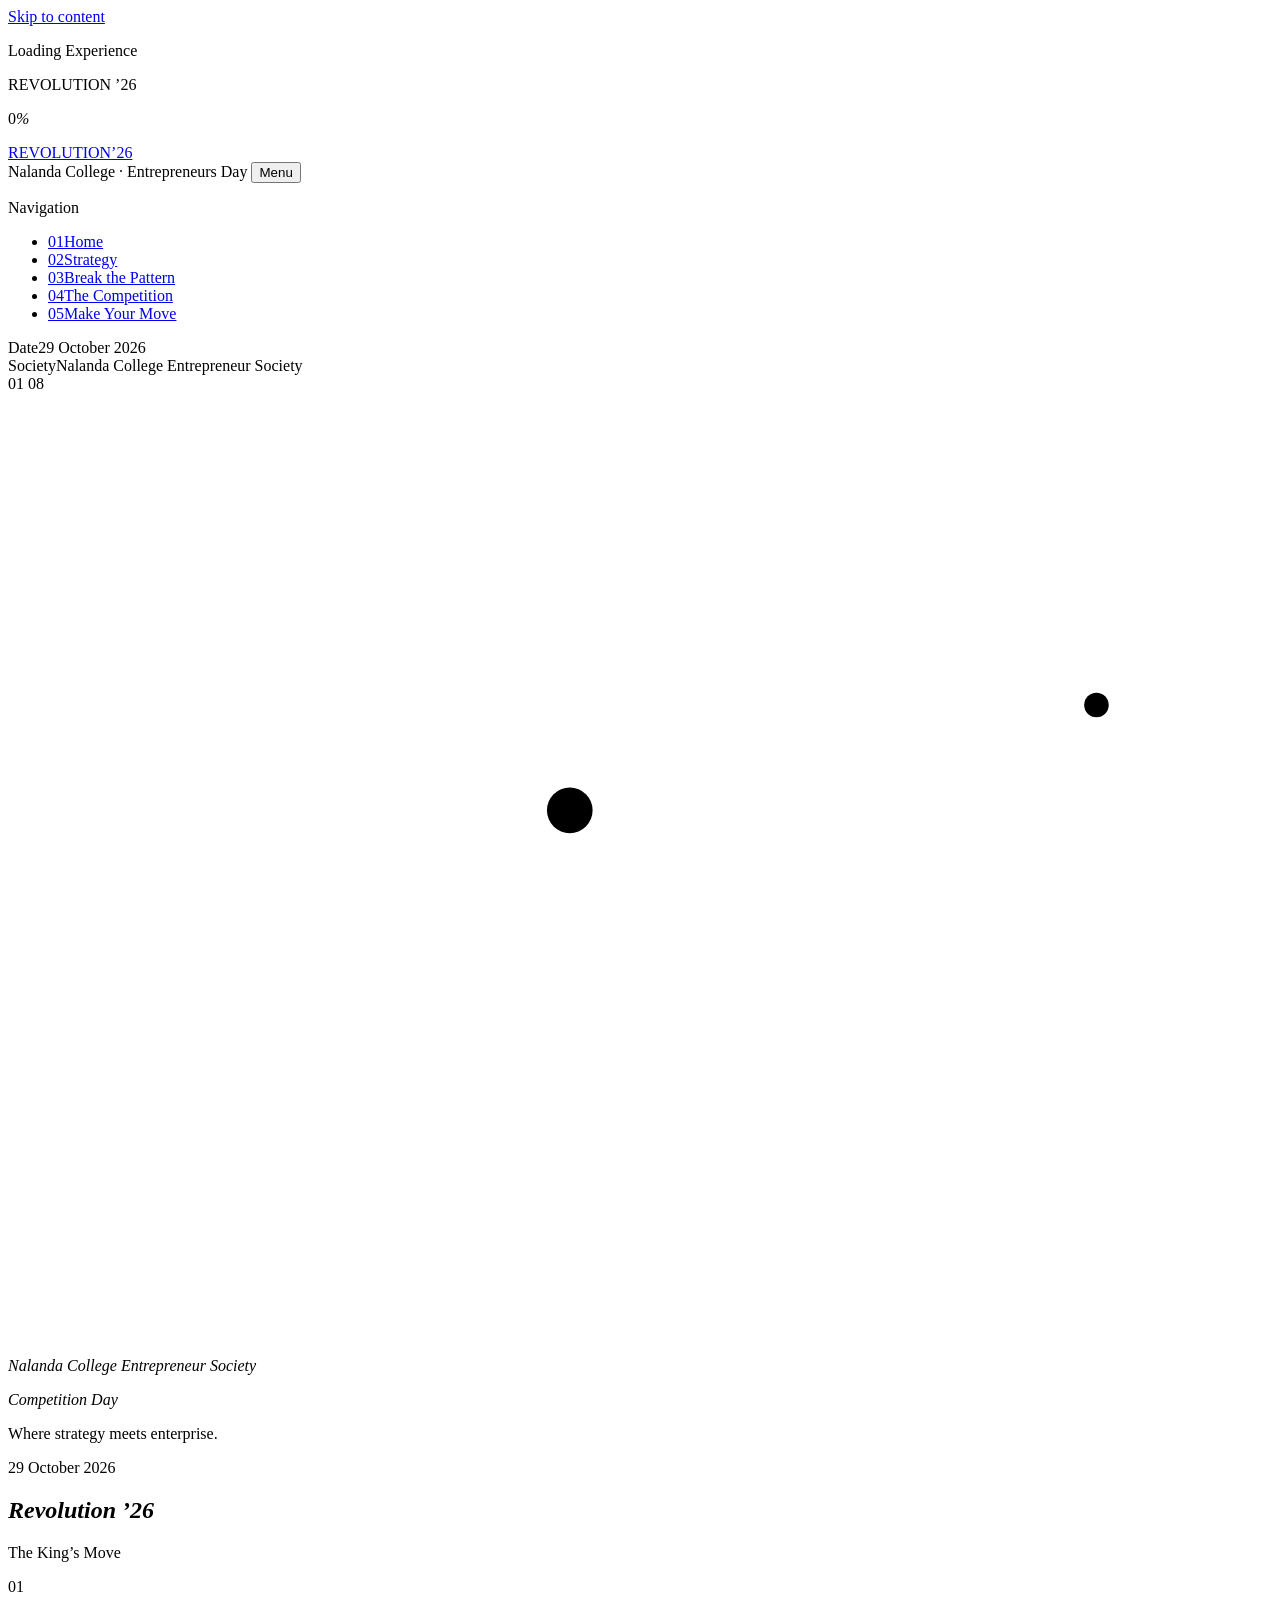
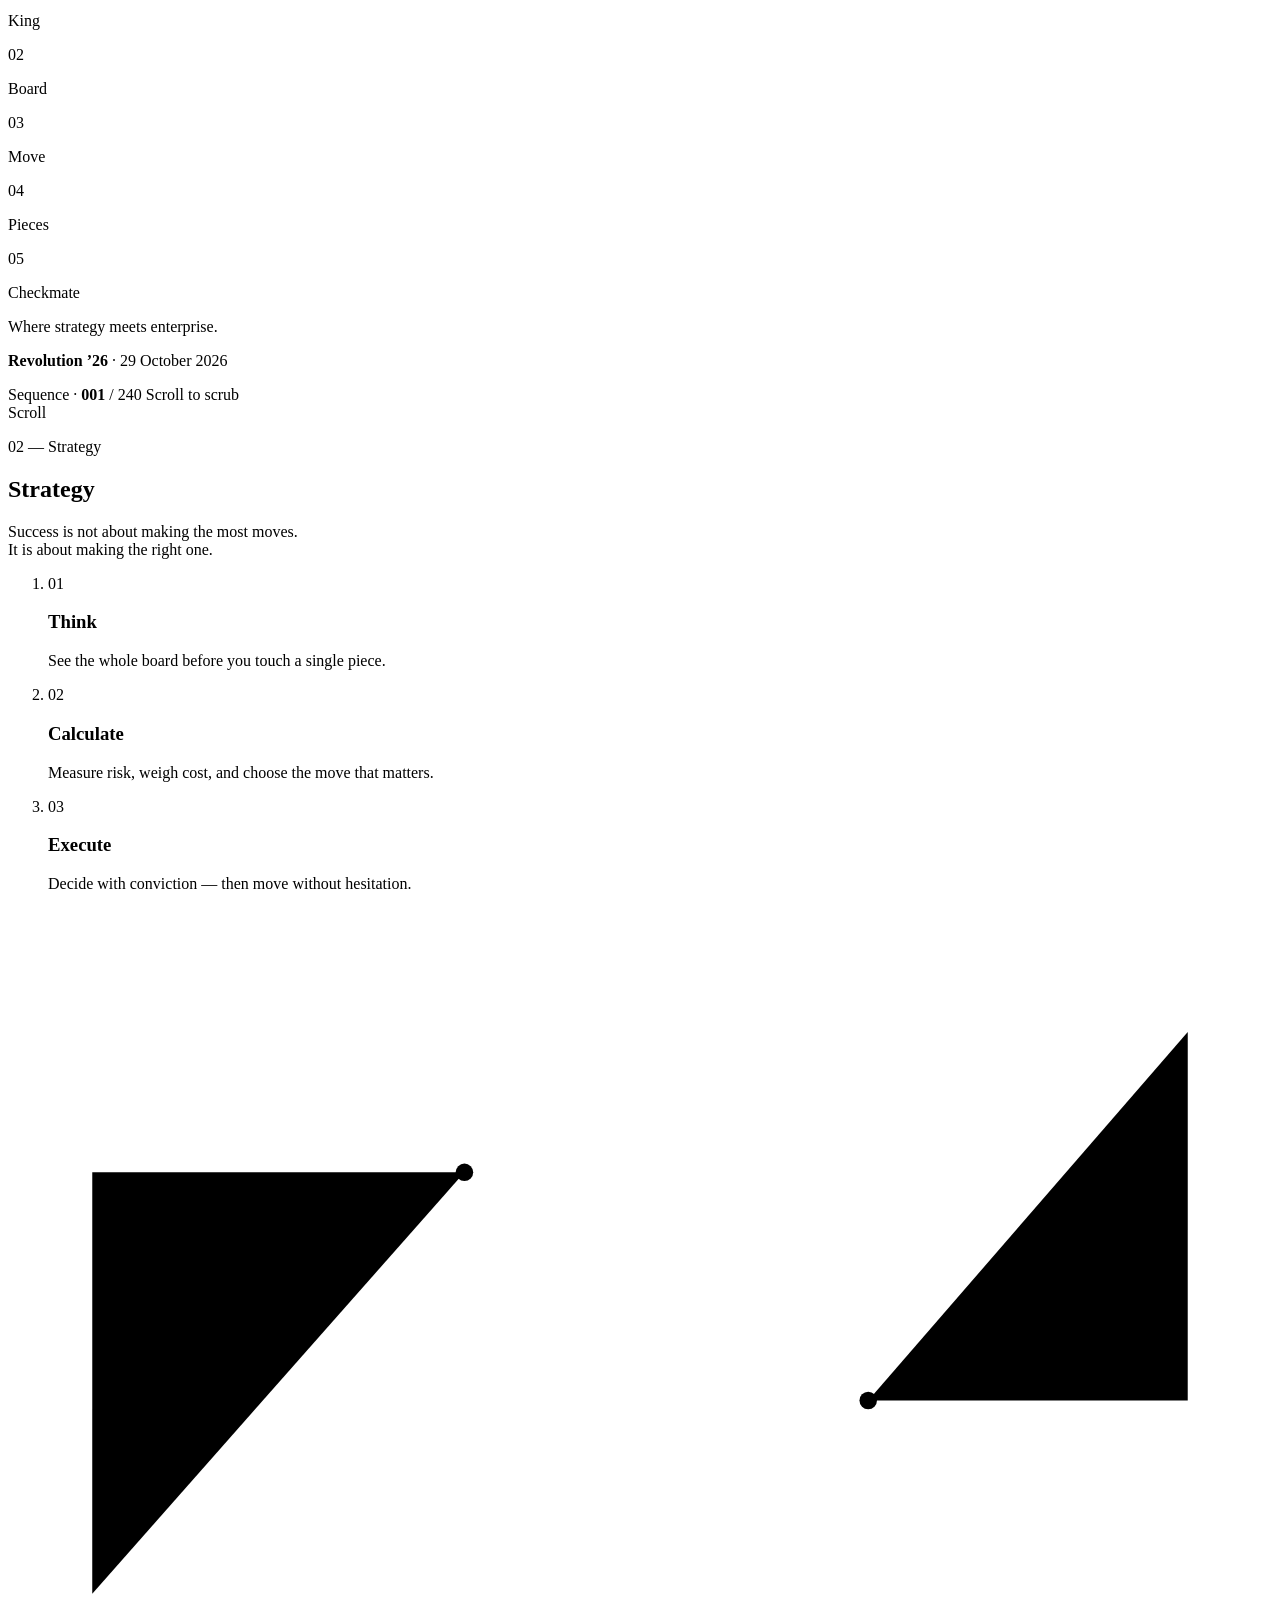
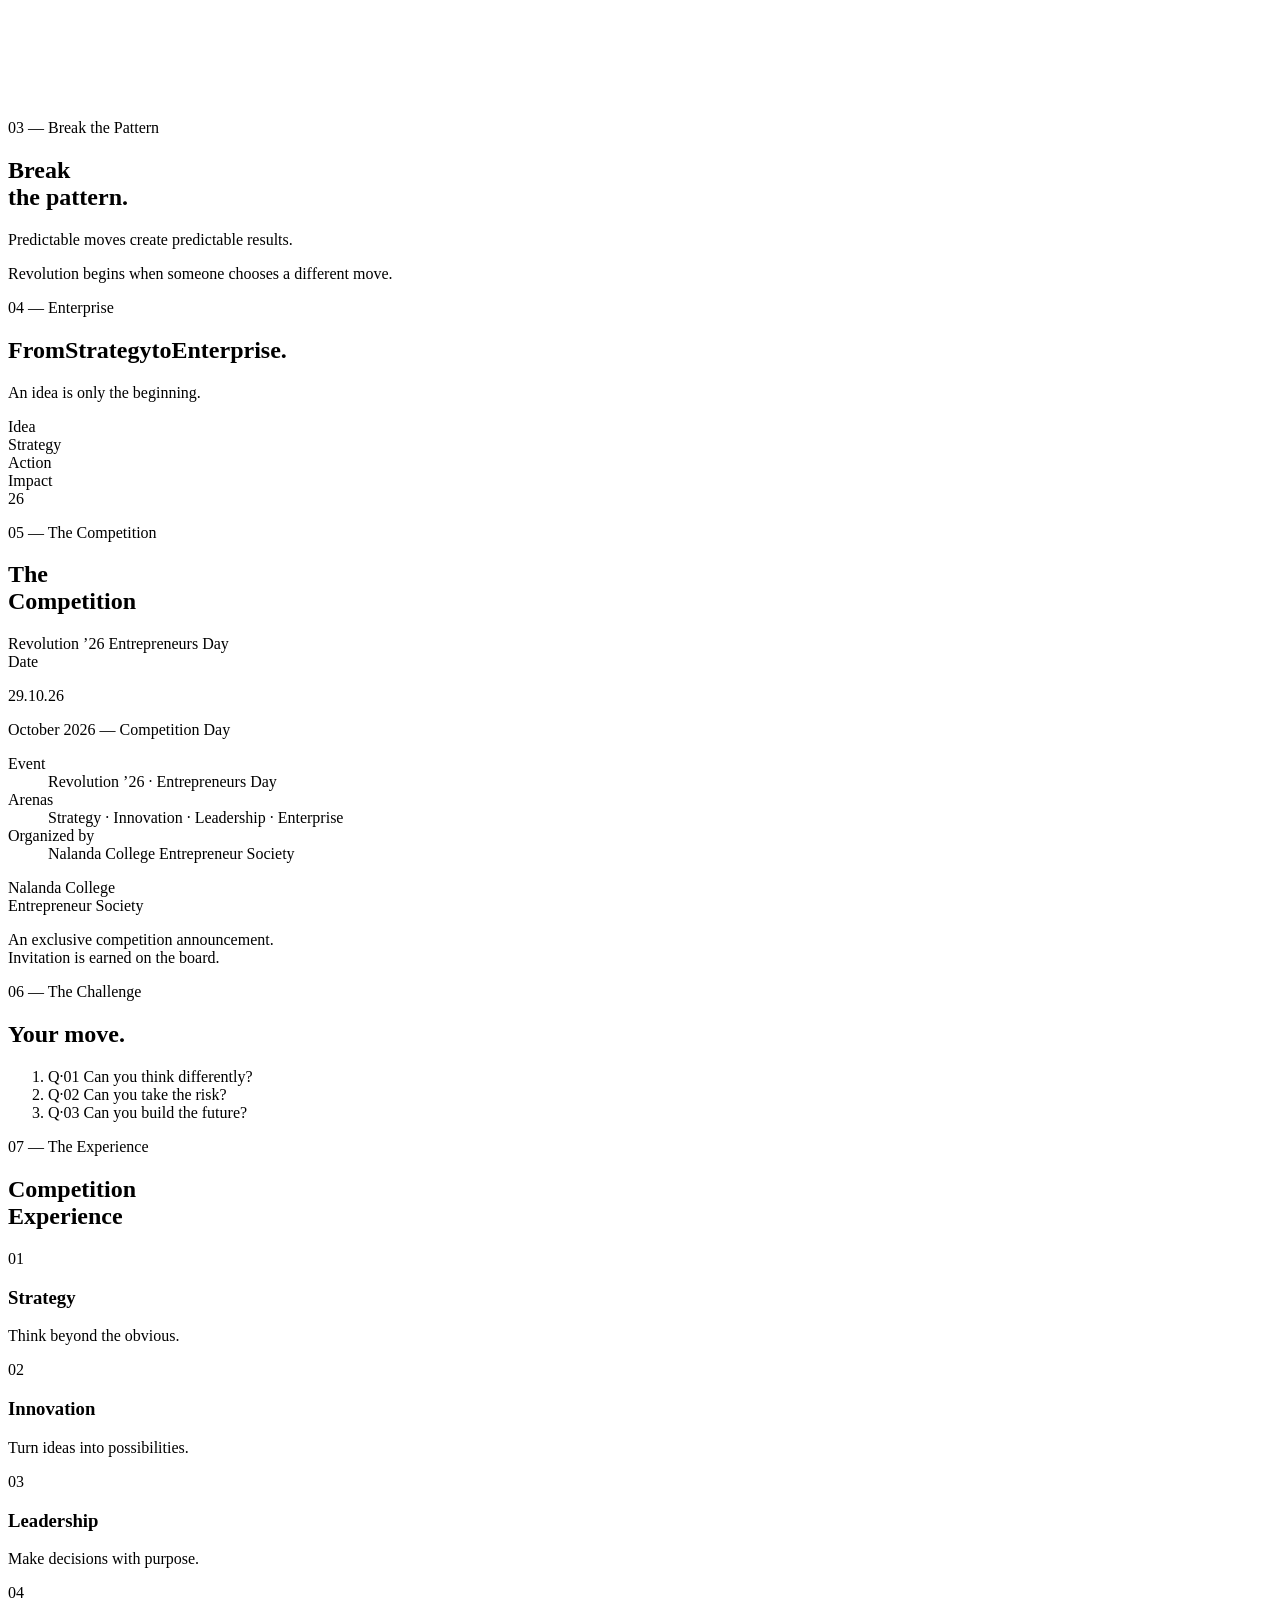
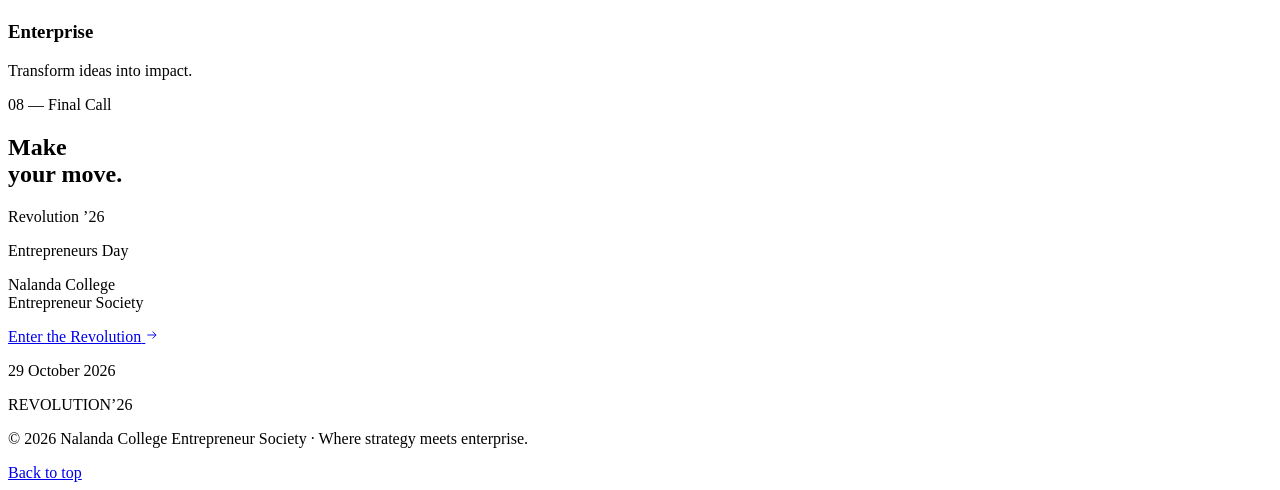
==== index.html @ c9028b5c "Add files via upload" ====
<!DOCTYPE html>
<html lang="en">
<head>
  <meta charset="utf-8">
  <meta name="viewport" content="width=device-width, initial-scale=1, viewport-fit=cover">
  <title>REVOLUTION ’26 | Entrepreneurs Day | Nalanda College Entrepreneur Society</title>
  <meta name="description" content="REVOLUTION ’26 — Competition Day by the Nalanda College Entrepreneur Society. 29 October 2026. Where strategy meets enterprise: chess, strategy, enterprise, revolution.">
  <meta name="theme-color" content="#050608">
  <meta name="author" content="Nalanda College Entrepreneur Society">
  <meta name="robots" content="index, follow">
  <link rel="canonical" href="./">

  <!-- Open Graph -->
  <meta property="og:type" content="website">
  <meta property="og:site_name" content="Nalanda College Entrepreneur Society">
  <meta property="og:title" content="REVOLUTION ’26 | Entrepreneurs Day">
  <meta property="og:description" content="Where strategy meets enterprise. Competition Day — 29 October 2026. A strategic battlefield for the next generation of entrepreneurs.">
  <meta property="og:image" content="scrolling animation/ezgif-frame-181.jpg">
  <meta property="og:url" content="./">
  <meta name="twitter:card" content="summary_large_image">
  <meta name="twitter:title" content="REVOLUTION ’26 | Entrepreneurs Day">
  <meta name="twitter:description" content="Where strategy meets enterprise. Competition Day — 29 October 2026.">
  <meta name="twitter:image" content="scrolling animation/ezgif-frame-181.jpg">

  <link rel="preconnect" href="https://fonts.googleapis.com">
  <link rel="preconnect" href="https://fonts.gstatic.com" crossorigin>
  <link rel="preload" as="image" href="scrolling animation/ezgif-frame-001.jpg">
  <link href="https://fonts.googleapis.com/css2?family=Inter:wght@300;400;500;600&family=Sora:wght@200;300;400;600;700&display=swap" rel="stylesheet">
  <link rel="stylesheet" href="css/style.css">
  <script>document.documentElement.classList.add('js');</script>

  <script type="application/ld+json">
  {
    "@context": "https://schema.org",
    "@type": "Event",
    "name": "REVOLUTION ’26 — Entrepreneurs Day",
    "description": "Competition Day by the Nalanda College Entrepreneur Society. Where strategy meets enterprise.",
    "startDate": "2026-10-29",
    "eventAttendanceMode": "https://schema.org/OfflineEventAttendanceMode",
    "organizer": {
      "@type": "Organization",
      "name": "Nalanda College Entrepreneur Society"
    }
  }
  </script>
</head>

<body class="is-loading">

  <a class="skip-link" href="#hero">Skip to content</a>

  <!-- Cinematic overlays (grain + vignette) — visual language, no canvas -->
  <div class="stage-vignette" aria-hidden="true"></div>
  <div class="grain" aria-hidden="true"></div>

  <!-- Page transition cover — sweeps in when entering /register -->
  <div class="t-overlay" id="tOverlay" aria-hidden="true"><i></i></div>

  <!-- ============================================================
       LOADER
  ============================================================ -->
  <div class="loader" id="loader" role="status" aria-live="polite" aria-label="Loading experience">
    <div class="loader__inner">
      <p class="loader__eyebrow">Loading Experience</p>
      <p class="loader__title">REVOLUTION <span>’26</span></p>
      <div class="loader__bar"><i id="loaderBar"></i></div>
      <p class="loader__pct"><span id="loaderPct">0</span><em>%</em></p>
    </div>
  </div>

  <!-- Custom cursor (desktop only) -->
  <div class="cursor" id="cursor" aria-hidden="true">
    <span class="cursor__dot"></span>
    <span class="cursor__ring"></span>
  </div>

  <!-- ============================================================
       NAVIGATION
  ============================================================ -->
  <header class="nav" id="nav">
    <a class="nav__brand" href="#hero" data-cursor="link">REVOLUTION<span>’26</span></a>
    <div class="nav__right">
      <span class="nav__meta">Nalanda College · Entrepreneurs Day</span>
      <button class="nav__btn" id="menuBtn" type="button" aria-expanded="false" aria-controls="menu" data-cursor="link">
        <span class="nav__btn-label" data-open="Menu" data-close="Close">Menu</span>
        <span class="nav__btn-icon" aria-hidden="true"><i></i><i></i></span>
      </button>
    </div>
  </header>

  <nav class="menu" id="menu" aria-hidden="true" aria-label="Main navigation">
    <div class="menu__bg" aria-hidden="true"></div>
    <div class="menu__inner">
      <p class="menu__label">Navigation</p>
      <ul class="menu__list">
        <li style="--i:0"><a href="#hero" data-cursor="link"><span class="menu__num">01</span><span class="menu__word">Home</span></a></li>
        <li style="--i:1"><a href="#strategy" data-cursor="link"><span class="menu__num">02</span><span class="menu__word">Strategy</span></a></li>
        <li style="--i:2"><a href="#pattern" data-cursor="link"><span class="menu__num">03</span><span class="menu__word">Break the Pattern</span></a></li>
        <li style="--i:3"><a href="register/register.html" data-cursor="link"><span class="menu__num">04</span><span class="menu__word">The Competition</span></a></li>
        <li style="--i:4"><a href="#cta" data-cursor="link"><span class="menu__num">05</span><span class="menu__word">Make Your Move</span></a></li>
      </ul>
      <div class="menu__foot">
        <div><span class="k">Date</span><span class="v">29 October 2026</span></div>
        <div><span class="k">Society</span><span class="v">Nalanda College Entrepreneur Society</span></div>
      </div>
    </div>
  </nav>

  <!-- Scroll progress indicator -->
  <div class="progress" aria-hidden="true">
    <span class="progress__num" id="progressNum">01</span>
    <span class="progress__track"><i id="progressFill"></i></span>
    <span class="progress__num progress__num--total">08</span>
  </div>

  <main id="main">

    <!-- ============================================================
         01 — HERO · THE ONLY CINEMATIC FRAME-SEQUENCE SECTION
         300vh tall; sticky stage inside it scrubs frames 001 → 240.
         The sticky boundary ends at the hero's bottom, so the canvas
         can never affect any section below it.
    ============================================================ -->
    <section class="hero" id="hero" data-sec="01" aria-label="Revolution ’26 introduction">
      <div class="hero__sticky">

        <!-- SYSTEM 1 — cinematic container (scoped to hero) -->
        <div class="hero__cinematic">
          <canvas id="heroCanvas" class="hero__canvas" aria-hidden="true"></canvas>
          <div class="hero__scrim" aria-hidden="true"></div>
          <svg class="hero__lines" viewBox="0 0 1440 900" preserveAspectRatio="xMidYMid slice" aria-hidden="true">
            <path data-line pathLength="1" d="M180 760 L640 300" />
            <path data-line pathLength="1" d="M640 300 L1180 470" />
            <path data-line pathLength="1" d="M1180 470 L1240 180" />
            <circle data-line pathLength="1" cx="640" cy="300" r="26" />
            <circle data-line pathLength="1" cx="1240" cy="180" r="14" />
          </svg>
        </div>

        <!-- Hero content — cinematic text phases.
             Each .phase block is faded/translated per frame from the
             single heroTimeline config in scroll.js, so typography,
             frames and HUD all read the SAME progress value. -->
        <div class="hero__content" id="heroContent">

          <!-- phase · opening — visible at rest, dissolves on first scroll -->
          <div class="phase phase--opening" data-phase="opening">
            <p class="hero__eyebrow">
              <span class="mask"><i>Nalanda College</i></span>
              <span class="mask"><i>Entrepreneur Society</i></span>
            </p>
            <p class="hero__sub"><span class="mask"><i>Competition Day</i></span></p>
            <p class="hero__tag">Where strategy meets enterprise.</p>
          </div>

          <!-- phase · the title reveal -->
          <div class="phase phase--revolution" data-phase="revolution">
            <p class="phase__kicker">29 October 2026</p>
            <h1 class="hero__title">
              <span class="mask mask--wide"><i>Revolution</i></span>
              <span class="mask mask--year"><i>’26</i></span>
            </h1>
          </div>

          <!-- phase · chapter card (lower-left) -->
          <div class="phase phase--chapter" data-phase="kingsMove">
            <span class="phase__rule" aria-hidden="true"></span>
            <p class="phase__chapter">The King’s Move</p>
          </div>

          <!-- phase · the five beats (center-left) -->
          <div class="phase phase--beat" data-phase="king">
            <span class="phase__idx" aria-hidden="true">01</span>
            <p class="phase__word">King</p>
            <span class="phase__rule" aria-hidden="true"></span>
          </div>
          <div class="phase phase--beat" data-phase="board">
            <span class="phase__idx" aria-hidden="true">02</span>
            <p class="phase__word">Board</p>
            <span class="phase__rule" aria-hidden="true"></span>
          </div>
          <div class="phase phase--beat" data-phase="move">
            <span class="phase__idx" aria-hidden="true">03</span>
            <p class="phase__word">Move</p>
            <span class="phase__rule" aria-hidden="true"></span>
          </div>
          <div class="phase phase--beat" data-phase="pieces">
            <span class="phase__idx" aria-hidden="true">04</span>
            <p class="phase__word">Pieces</p>
            <span class="phase__rule" aria-hidden="true"></span>
          </div>

          <!-- phase · climax — over the board-glow frames (169–240) -->
          <div class="phase phase--checkmate" data-phase="checkmate">
            <span class="phase__idx" aria-hidden="true">05</span>
            <p class="phase__word phase__word--gold">Checkmate</p>
            <span class="phase__rule phase__rule--wide" aria-hidden="true"></span>
          </div>

          <!-- phase · finale — holds through the last frame -->
          <div class="phase phase--finale" data-phase="finale">
            <p class="phase__finale-line">Where strategy meets enterprise.</p>
            <p class="phase__finale-date"><b>Revolution ’26</b> · 29 October 2026</p>
          </div>
        </div>

        <!-- Sequence HUD -->
        <div class="hero__hud" aria-hidden="true">
          <span class="hud__item">Sequence · <b id="hudFrame">001</b> / 240</span>
          <span class="hud__item hud__item--right">Scroll to scrub</span>
          <span class="hud__bar"><i id="hudBar"></i></span>
        </div>

        <div class="scroll-cue" aria-hidden="true">
          <span>Scroll</span>
          <i class="scroll-cue__line"></i>
        </div>
      </div>
    </section>

    <!-- ============================================================
         02 — STRATEGY (SYSTEM 2 — normal scroll reveals)
    ============================================================ -->
    <section class="sec sec--strategy" id="strategy" data-sec="02" aria-label="Strategy">
      <div class="wrap">
        <p class="sec-label reveal">02 — Strategy</p>
        <h2 class="h-display reveal" style="--d:.08s">Strategy</h2>
        <p class="lede reveal" style="--d:.16s">Success is not about making the most moves.<br>It is about making the right one.</p>

        <ol class="steps">
          <li class="step reveal" style="--d:.05s">
            <span class="step__num">01</span>
            <span class="step__line" aria-hidden="true"></span>
            <h3>Think</h3>
            <p>See the whole board before you touch a single piece.</p>
          </li>
          <li class="step reveal" style="--d:.15s">
            <span class="step__num">02</span>
            <span class="step__line" aria-hidden="true"></span>
            <h3>Calculate</h3>
            <p>Measure risk, weigh cost, and choose the move that matters.</p>
          </li>
          <li class="step reveal" style="--d:.25s">
            <span class="step__num">03</span>
            <span class="step__line" aria-hidden="true"></span>
            <h3>Execute</h3>
            <p>Decide with conviction — then move without hesitation.</p>
          </li>
        </ol>
      </div>
    </section>

    <!-- ============================================================
         03 — BREAK THE PATTERN (static, CSS chess-grid treatment)
    ============================================================ -->
    <section class="sec sec--pattern" id="pattern" data-sec="03" aria-label="Break the pattern">
      <div class="pattern__grid" aria-hidden="true"></div>
      <div class="pattern__glow" aria-hidden="true"></div>

      <svg class="pattern__moves" data-reveal-lines viewBox="0 0 1440 900" preserveAspectRatio="none" aria-hidden="true">
        <path pathLength="1" d="M96 780 L96 300 L520 300" />
        <path pathLength="1" d="M1344 140 L1344 560 L980 560" />
        <path pathLength="1" d="M520 300 L980 560" />
        <circle pathLength="1" cx="520" cy="300" r="10" />
        <circle pathLength="1" cx="980" cy="560" r="10" />
      </svg>

      <div class="wrap pattern__layout">
        <div class="pattern__left">
          <p class="sec-label reveal">03 — Break the Pattern</p>
          <h2 class="h-display reveal" style="--d:.08s">Break<br>the pattern.</h2>
        </div>
        <div class="pattern__right">
          <p class="pattern__statement reveal" style="--d:.12s">
            <span class="pattern__rule" aria-hidden="true"></span>
            Predictable moves create predictable results.
          </p>
          <p class="pattern__statement pattern__statement--gold reveal" style="--d:.26s">
            <span class="pattern__rule" aria-hidden="true"></span>
            Revolution begins when someone chooses a different move.
          </p>
        </div>
      </div>
    </section>

    <!-- ============================================================
         04 — FROM STRATEGY TO ENTERPRISE
    ============================================================ -->
    <section class="sec sec--enterprise" id="enterprise" data-sec="04" aria-label="From strategy to enterprise">
      <div class="wrap enterprise__layout">
        <div class="enterprise__intro">
          <p class="sec-label reveal">04 — Enterprise</p>
          <h2 class="h-display h-display--stack reveal" style="--d:.08s">
            <span>From</span><span>Strategy</span><span>to</span><span class="gold">Enterprise.</span>
          </h2>
          <p class="lede reveal" style="--d:.18s">An idea is only the beginning.</p>
        </div>

        <div class="flow" role="list">
          <div class="flow__step reveal" role="listitem" style="--d:.05s"><span class="flow__word">Idea</span></div>
          <span class="flow__arrow" data-reveal aria-hidden="true"><i></i></span>
          <div class="flow__step reveal" role="listitem" style="--d:.15s"><span class="flow__word">Strategy</span></div>
          <span class="flow__arrow" data-reveal aria-hidden="true"><i></i></span>
          <div class="flow__step reveal" role="listitem" style="--d:.25s"><span class="flow__word">Action</span></div>
          <span class="flow__arrow" data-reveal aria-hidden="true"><i></i></span>
          <div class="flow__step reveal" role="listitem" style="--d:.35s"><span class="flow__word gold">Impact</span></div>
        </div>
      </div>
    </section>

    <!-- ============================================================
         05 — THE COMPETITION (editorial information layout)
    ============================================================ -->
    <section class="sec sec--competition" id="competition" data-sec="05" aria-label="The Competition">
      <div class="comp__ghost" data-parallax="0.06" aria-hidden="true">26</div>
      <div class="wrap">
        <p class="sec-label reveal">05 — The Competition</p>
        <h2 class="h-display reveal" style="--d:.06s">The<br>Competition</h2>

        <div class="comp__identity reveal" style="--d:.14s">
          <span class="comp__name">Revolution ’26</span>
          <span class="comp__rule" aria-hidden="true"></span>
          <span class="comp__name comp__name--muted">Entrepreneurs Day</span>
        </div>

        <div class="comp__grid">
          <div class="comp__datecell reveal" style="--d:.06s">
            <span class="comp__k">Date</span>
            <p class="comp__bigdate">29<i>.</i>10<i>.</i>26</p>
            <p class="comp__month">October 2026 — Competition Day</p>
            <span class="comp__corner" aria-hidden="true"></span>
          </div>

          <dl class="comp__rows">
            <div class="comp__row reveal" style="--d:.12s">
              <dt>Event</dt>
              <dd>Revolution ’26 · Entrepreneurs Day</dd>
            </div>
            <div class="comp__row reveal" style="--d:.2s">
              <dt>Arenas</dt>
              <dd>Strategy · Innovation · Leadership · Enterprise</dd>
            </div>
            <div class="comp__row reveal" style="--d:.28s">
              <dt>Organized by</dt>
              <dd>Nalanda College Entrepreneur Society</dd>
            </div>
          </dl>
        </div>

        <div class="comp__foot reveal" style="--d:.16s">
          <p class="comp__society">Nalanda College<br>Entrepreneur Society</p>
          <span class="comp__divider" aria-hidden="true"></span>
          <p class="comp__note">An exclusive competition announcement.<br>Invitation is earned on the board.</p>
        </div>
      </div>
    </section>

    <!-- ============================================================
         06 — YOUR MOVE (dramatic, staggered reveals)
    ============================================================ -->
    <section class="sec sec--move" id="challenge" data-sec="06" aria-label="Your move">
      <div class="move__glow" aria-hidden="true"></div>
      <div class="move__grid" aria-hidden="true"></div>
      <div class="wrap wrap--center">
        <p class="sec-label reveal">06 — The Challenge</p>
        <h2 class="h-display h-display--center reveal" style="--d:.08s">Your move.</h2>

        <ol class="questions">
          <li class="q reveal" style="--d:.2s">
            <span class="q__num">Q·01</span>
            <span class="q__text">Can you think differently?</span>
          </li>
          <li class="q reveal" style="--d:.38s">
            <span class="q__num">Q·02</span>
            <span class="q__text">Can you take the risk?</span>
          </li>
          <li class="q reveal" style="--d:.56s">
            <span class="q__num">Q·03</span>
            <span class="q__text">Can you build the future?</span>
          </li>
        </ol>
      </div>
    </section>

    <!-- ============================================================
         07 — COMPETITION EXPERIENCE
    ============================================================ -->
    <section class="sec sec--experience" id="experience" data-sec="07" aria-label="Competition Experience">
      <div class="wrap">
        <p class="sec-label reveal">07 — The Experience</p>
        <h2 class="h-display h-display--sm reveal" style="--d:.06s">Competition<br>Experience</h2>

        <div class="cards">
          <article class="card reveal" style="--d:.04s" data-cursor="link">
            <span class="card__num">01</span>
            <h3>Strategy</h3>
            <p>Think beyond the obvious.</p>
            <span class="card__corner" aria-hidden="true"></span>
          </article>
          <article class="card reveal" style="--d:.12s" data-cursor="link">
            <span class="card__num">02</span>
            <h3>Innovation</h3>
            <p>Turn ideas into possibilities.</p>
            <span class="card__corner" aria-hidden="true"></span>
          </article>
          <article class="card reveal" style="--d:.2s" data-cursor="link">
            <span class="card__num">03</span>
            <h3>Leadership</h3>
            <p>Make decisions with purpose.</p>
            <span class="card__corner" aria-hidden="true"></span>
          </article>
          <article class="card reveal" style="--d:.28s" data-cursor="link">
            <span class="card__num">04</span>
            <h3>Enterprise</h3>
            <p>Transform ideas into impact.</p>
            <span class="card__corner" aria-hidden="true"></span>
          </article>
        </div>
      </div>
    </section>

    <!-- ============================================================
         08 — FINAL CTA
    ============================================================ -->
    <section class="sec sec--cta" id="cta" data-sec="08" aria-label="Call to action">
      <div class="cta__glow" aria-hidden="true"></div>
      <div class="cta__grid" aria-hidden="true"></div>
      <div class="wrap wrap--center">
        <p class="sec-label reveal">08 — Final Call</p>
        <h2 class="h-display h-display--center reveal" style="--d:.06s">Make<br>your move.</h2>

        <div class="cta__identity reveal" style="--d:.16s">
          <p class="cta__event">Revolution ’26</p>
          <p class="cta__day">Entrepreneurs Day</p>
          <p class="cta__org">Nalanda College<br>Entrepreneur Society</p>
        </div>

        <a class="btn reveal" style="--d:.26s" href="register/register.html" data-enter data-cursor="link">
          <span>Enter the Revolution</span>
          <svg viewBox="0 0 24 24" width="14" height="14" aria-hidden="true"><path d="M4 12h15M13 6l6 6-6 6" fill="none" stroke="currentColor" stroke-width="1.6"/></svg>
        </a>

        <p class="cta__date reveal" style="--d:.34s">29 October 2026</p>
      </div>
    </section>
  </main>

  <footer class="footer">
    <div class="wrap footer__inner">
      <p class="footer__brand">REVOLUTION<span>’26</span></p>
      <p class="footer__copy">© 2026 Nalanda College Entrepreneur Society · Where strategy meets enterprise.</p>
      <a class="footer__top" href="#hero" data-cursor="link">Back to top</a>
    </div>
  </footer>

  <script src="js/frames.js" defer></script>
  <script src="js/animation.js" defer></script>
  <script src="js/scroll.js" defer></script>
  <script src="js/main.js" defer></script>
</body>
</html>
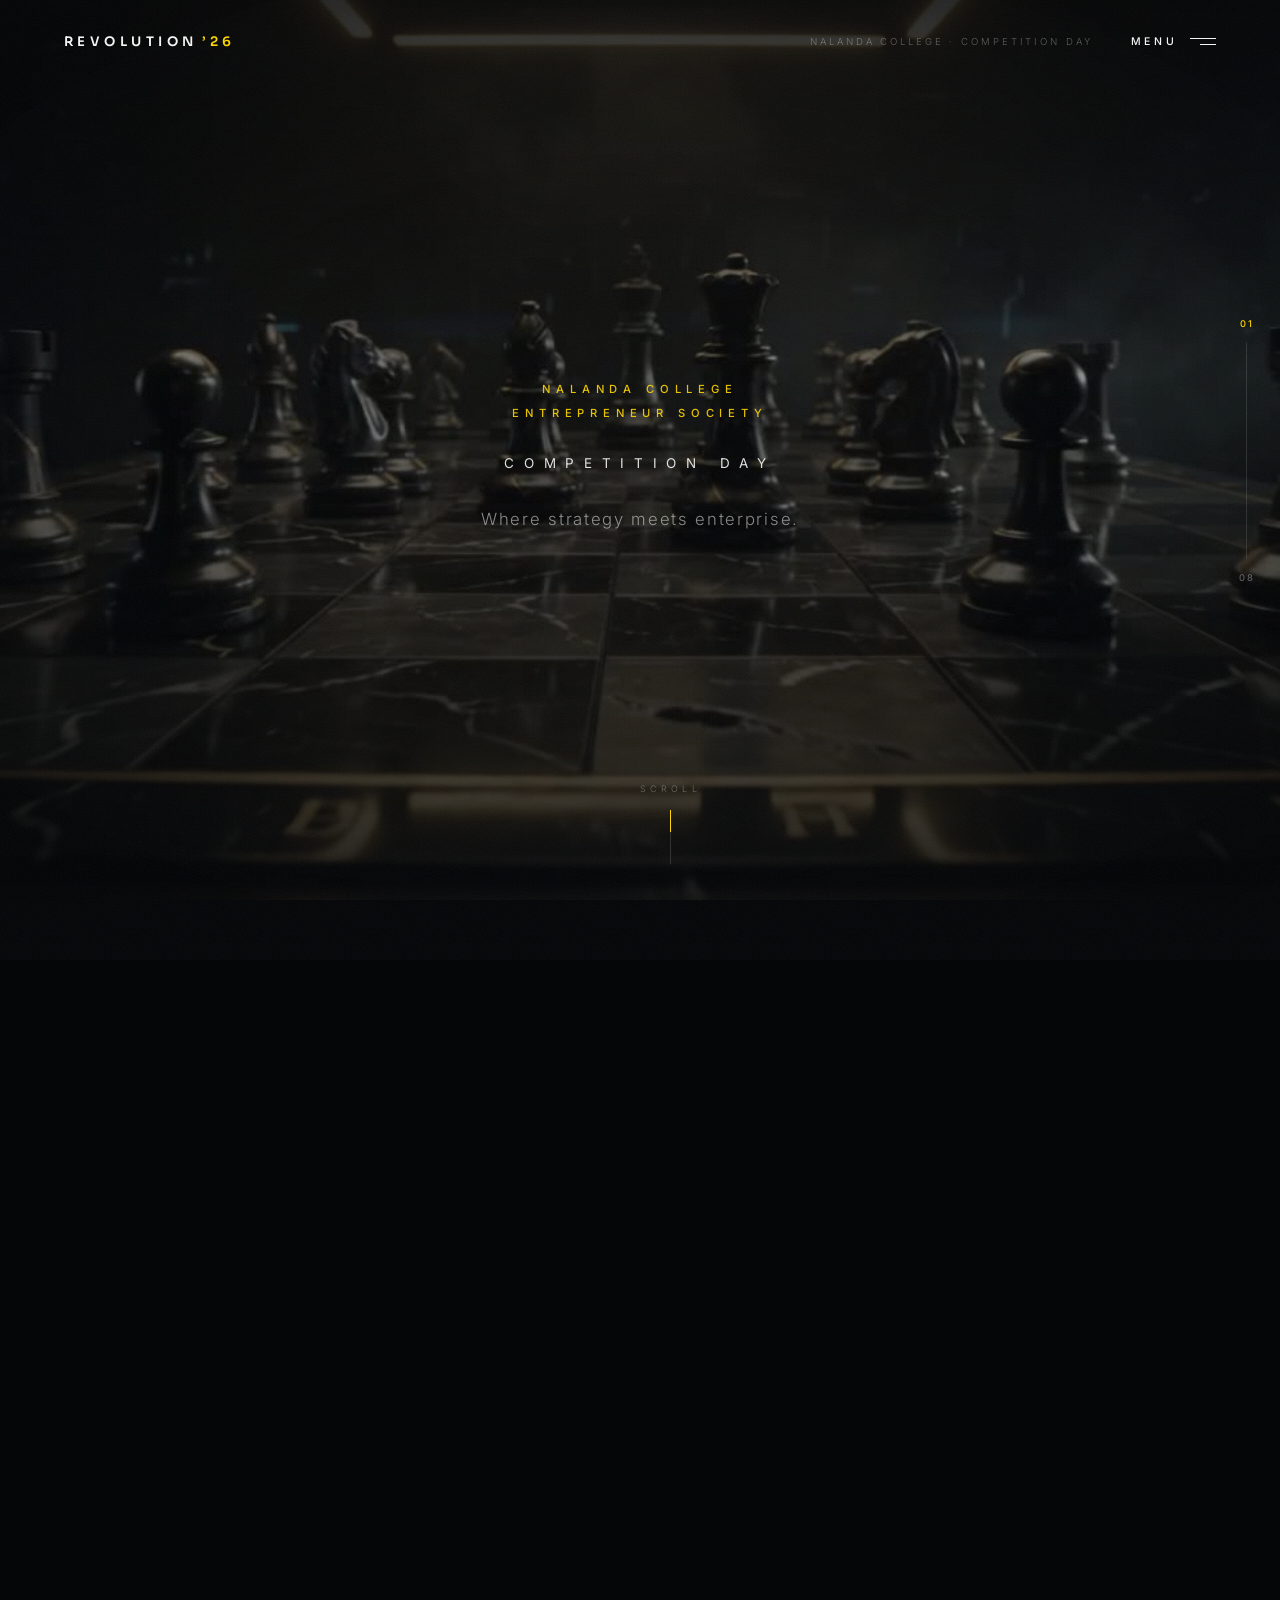
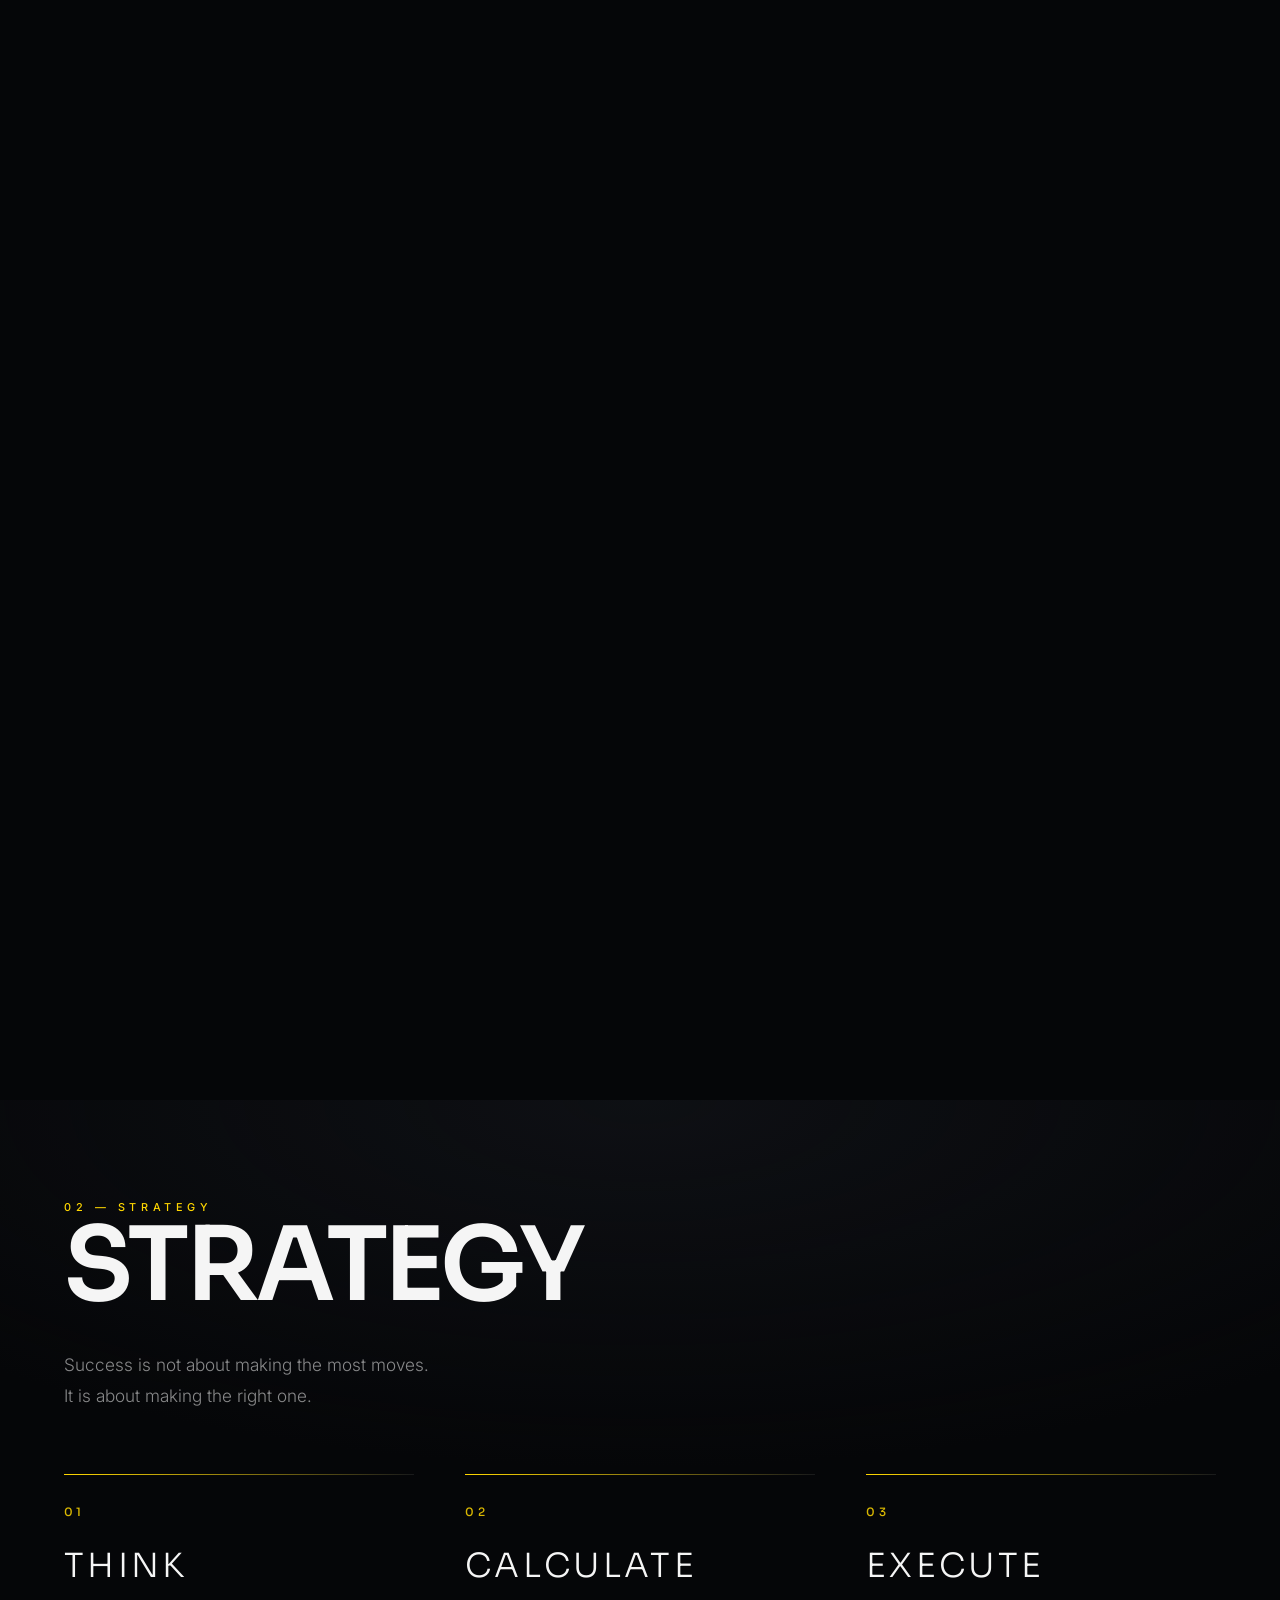
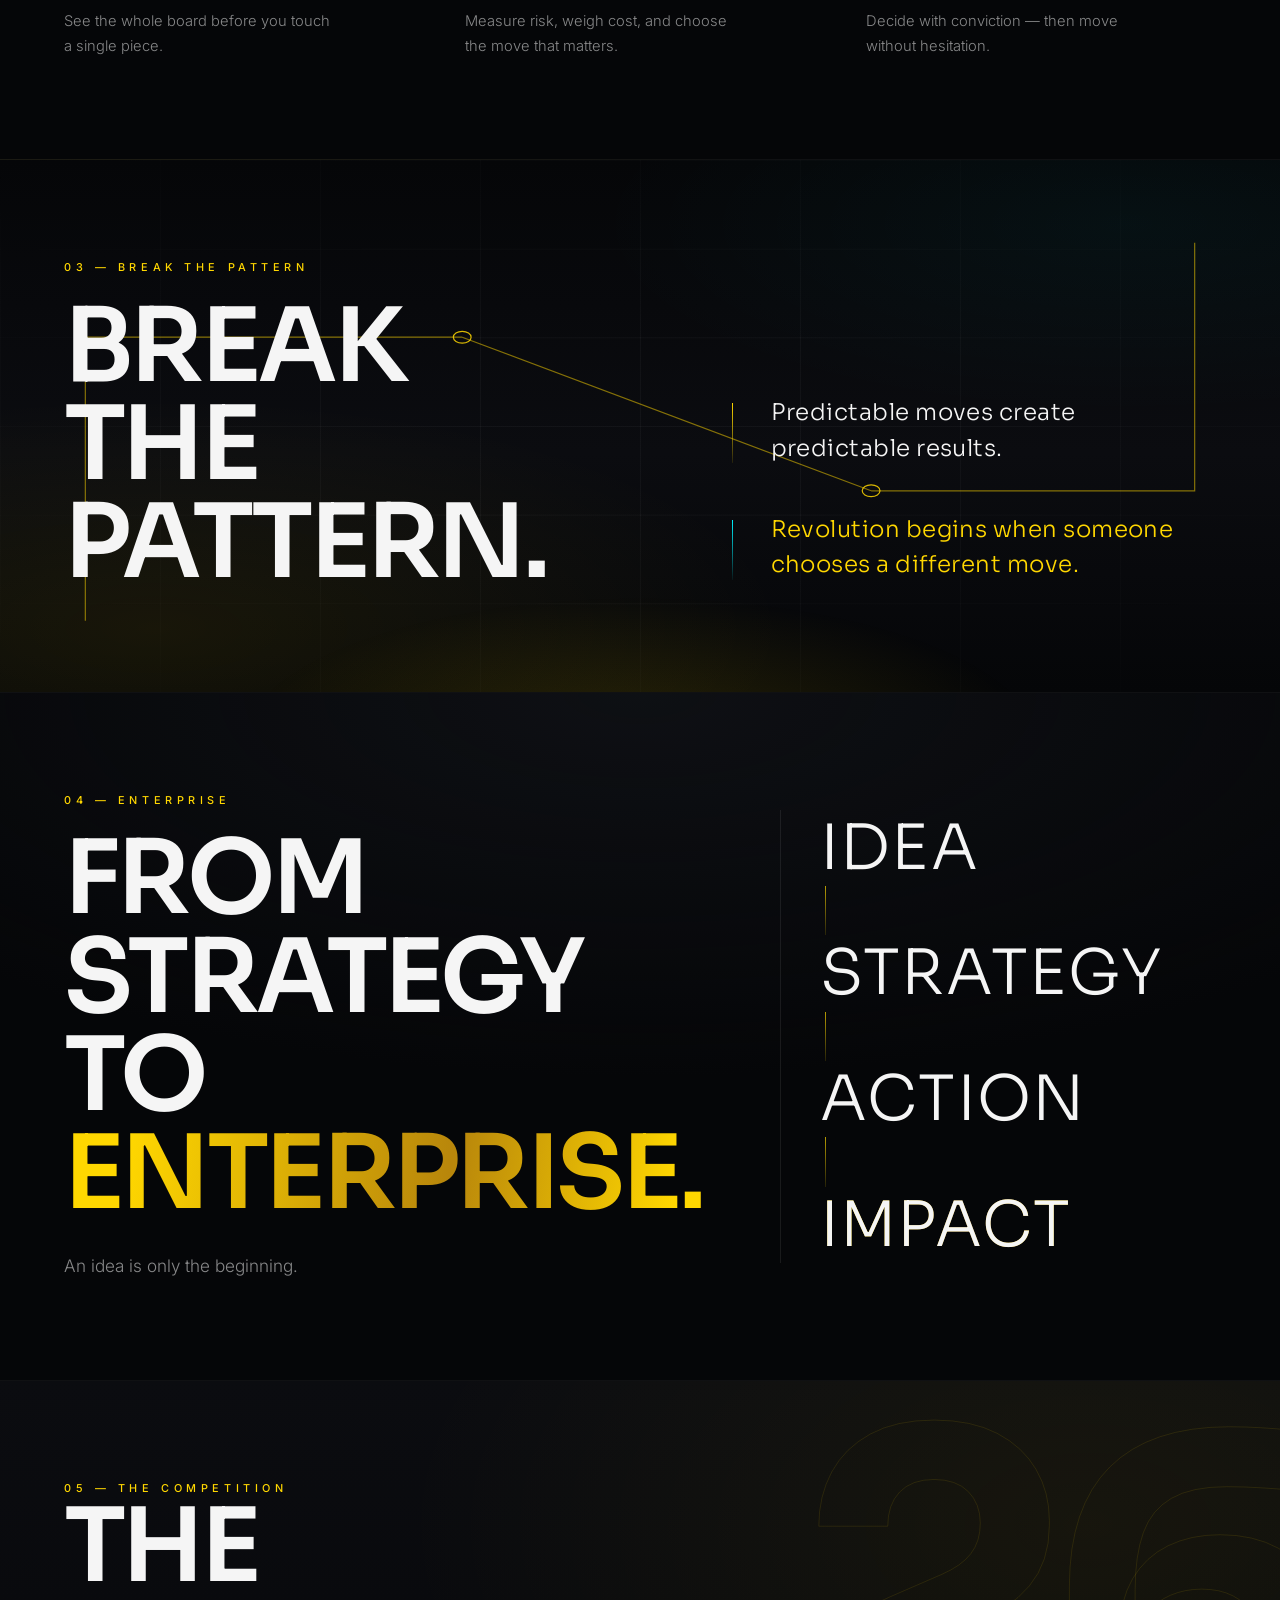
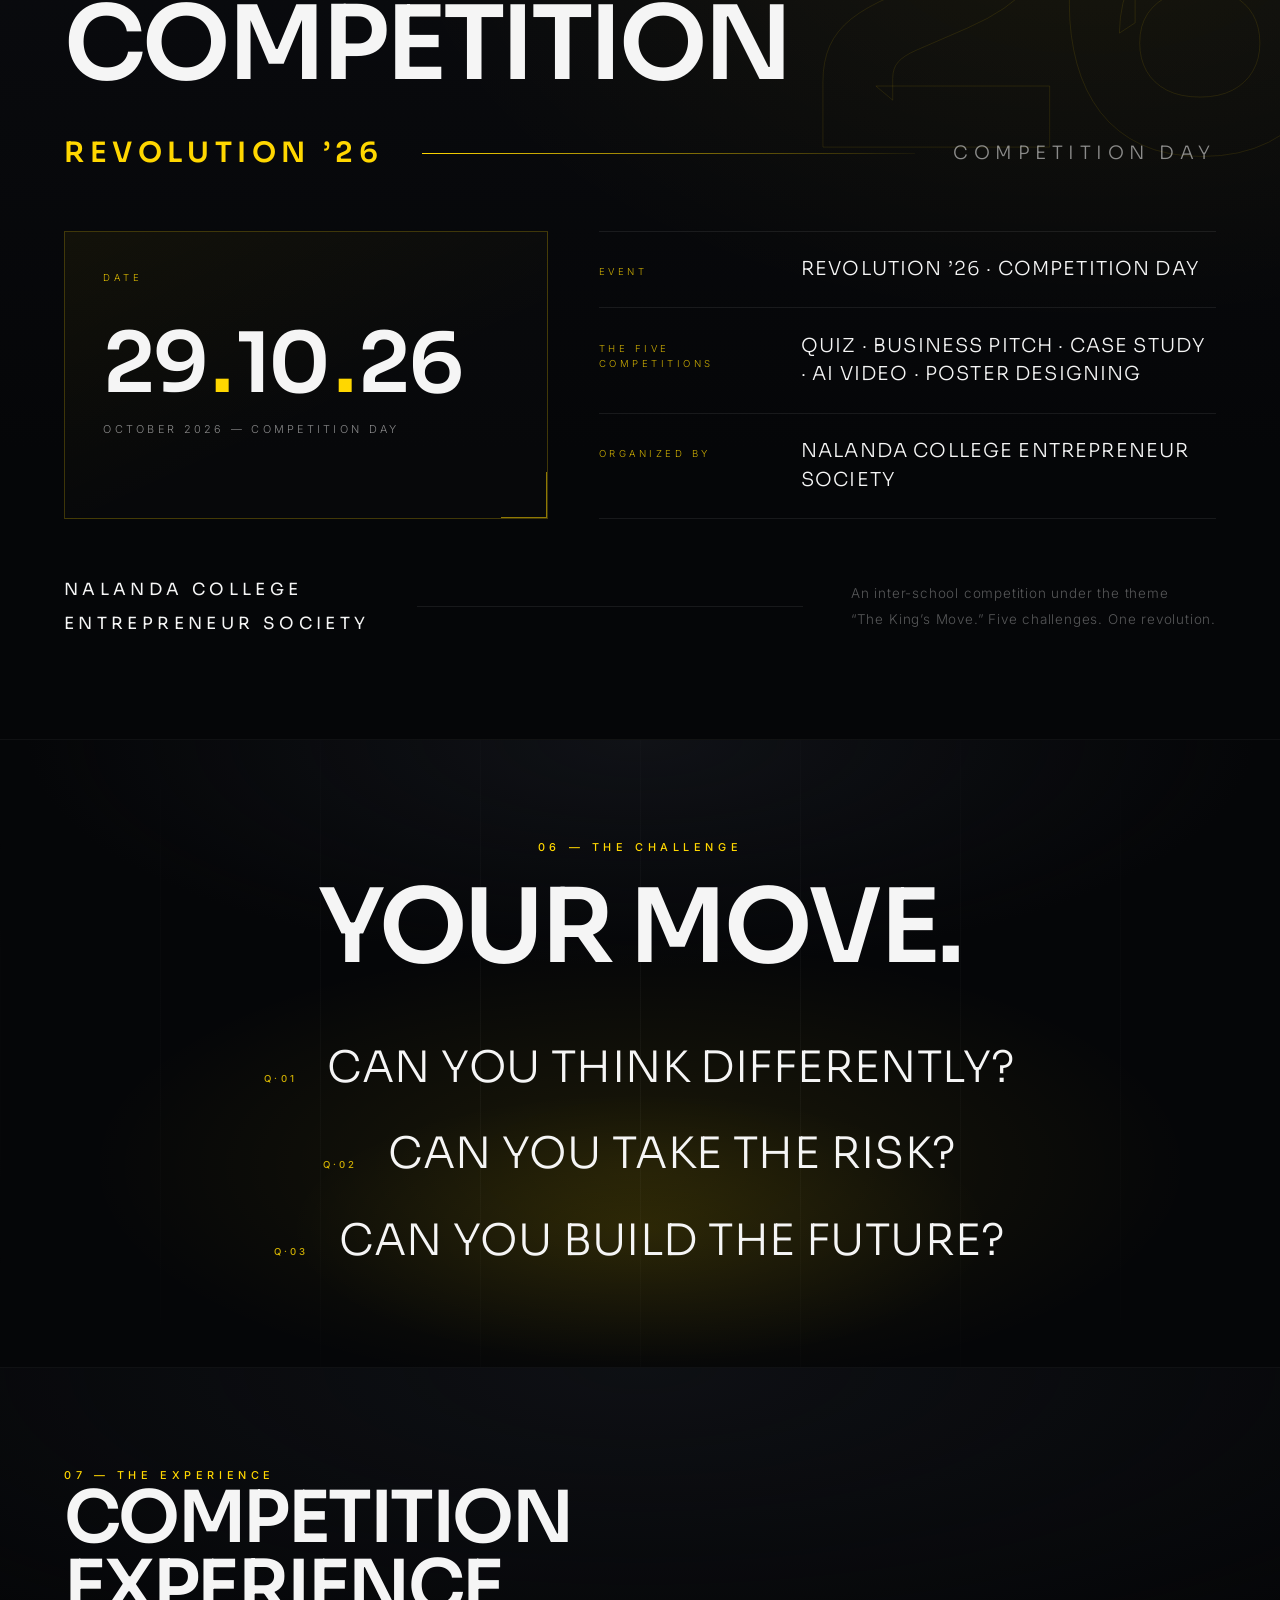
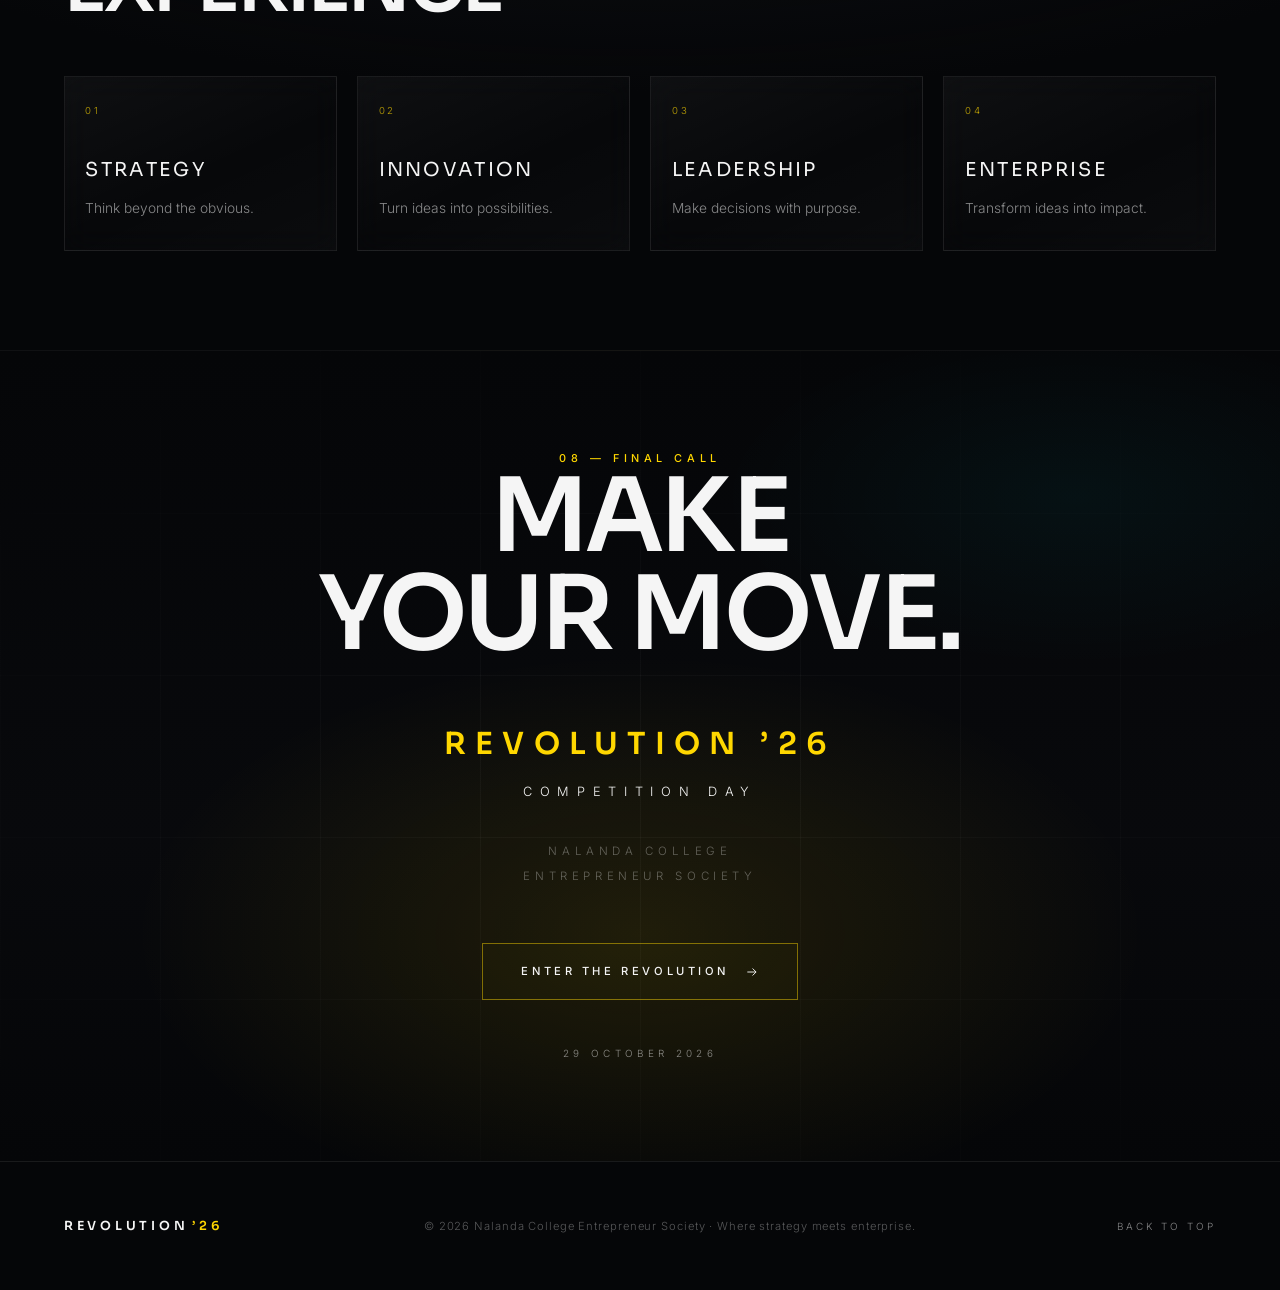
==== commit c276627d: "Integrate official REVOLUTION '26 competition guidelines content - Replace four dummy competitions w" ====
--- a/index.html
+++ b/index.html
@@ -3,8 +3,8 @@
 <head>
   <meta charset="utf-8">
   <meta name="viewport" content="width=device-width, initial-scale=1, viewport-fit=cover">
-  <title>REVOLUTION ’26 | Entrepreneurs Day | Nalanda College Entrepreneur Society</title>
-  <meta name="description" content="REVOLUTION ’26 — Competition Day by the Nalanda College Entrepreneur Society. 29 October 2026. Where strategy meets enterprise: chess, strategy, enterprise, revolution.">
+  <title>REVOLUTION ’26 | Competition Day | Nalanda College Entrepreneur Society</title>
+  <meta name="description" content="REVOLUTION ’26 — an inter-school competition by the Nalanda College Entrepreneur Society under the theme ‘THE KING’S MOVE’. Five competitions. Competition Day — 29 October 2026.">
   <meta name="theme-color" content="#050608">
   <meta name="author" content="Nalanda College Entrepreneur Society">
   <meta name="robots" content="index, follow">
@@ -13,12 +13,12 @@
   <!-- Open Graph -->
   <meta property="og:type" content="website">
   <meta property="og:site_name" content="Nalanda College Entrepreneur Society">
-  <meta property="og:title" content="REVOLUTION ’26 | Entrepreneurs Day">
-  <meta property="og:description" content="Where strategy meets enterprise. Competition Day — 29 October 2026. A strategic battlefield for the next generation of entrepreneurs.">
+  <meta property="og:title" content="REVOLUTION ’26 | Competition Day">
+  <meta property="og:description" content="Where strategy meets enterprise. An inter-school competition under the theme ‘THE KING’S MOVE’. Competition Day — 29 October 2026.">
   <meta property="og:image" content="scrolling animation/ezgif-frame-181.jpg">
   <meta property="og:url" content="./">
   <meta name="twitter:card" content="summary_large_image">
-  <meta name="twitter:title" content="REVOLUTION ’26 | Entrepreneurs Day">
+  <meta name="twitter:title" content="REVOLUTION ’26 | Competition Day">
   <meta name="twitter:description" content="Where strategy meets enterprise. Competition Day — 29 October 2026.">
   <meta name="twitter:image" content="scrolling animation/ezgif-frame-181.jpg">
 
@@ -33,8 +33,8 @@
   {
     "@context": "https://schema.org",
     "@type": "Event",
-    "name": "REVOLUTION ’26 — Entrepreneurs Day",
-    "description": "Competition Day by the Nalanda College Entrepreneur Society. Where strategy meets enterprise.",
+    "name": "REVOLUTION ’26 — Competition Day",
+    "description": "An inter-school competition by the Nalanda College Entrepreneur Society under the theme ‘THE KING’S MOVE’. Where strategy meets enterprise.",
     "startDate": "2026-10-29",
     "eventAttendanceMode": "https://schema.org/OfflineEventAttendanceMode",
     "organizer": {
@@ -80,7 +80,7 @@
   <header class="nav" id="nav">
     <a class="nav__brand" href="#hero" data-cursor="link">REVOLUTION<span>’26</span></a>
     <div class="nav__right">
-      <span class="nav__meta">Nalanda College · Entrepreneurs Day</span>
+      <span class="nav__meta">Nalanda College · Competition Day</span>
       <button class="nav__btn" id="menuBtn" type="button" aria-expanded="false" aria-controls="menu" data-cursor="link">
         <span class="nav__btn-label" data-open="Menu" data-close="Close">Menu</span>
         <span class="nav__btn-icon" aria-hidden="true"><i></i><i></i></span>
@@ -320,7 +320,7 @@
         <div class="comp__identity reveal" style="--d:.14s">
           <span class="comp__name">Revolution ’26</span>
           <span class="comp__rule" aria-hidden="true"></span>
-          <span class="comp__name comp__name--muted">Entrepreneurs Day</span>
+          <span class="comp__name comp__name--muted">Competition Day</span>
         </div>
 
         <div class="comp__grid">
@@ -334,11 +334,11 @@
           <dl class="comp__rows">
             <div class="comp__row reveal" style="--d:.12s">
               <dt>Event</dt>
-              <dd>Revolution ’26 · Entrepreneurs Day</dd>
+              <dd>Revolution ’26 · Competition Day</dd>
             </div>
             <div class="comp__row reveal" style="--d:.2s">
-              <dt>Arenas</dt>
-              <dd>Strategy · Innovation · Leadership · Enterprise</dd>
+              <dt>The Five Competitions</dt>
+              <dd>Quiz · Business Pitch · Case Study · AI Video · Poster Designing</dd>
             </div>
             <div class="comp__row reveal" style="--d:.28s">
               <dt>Organized by</dt>
@@ -350,7 +350,7 @@
         <div class="comp__foot reveal" style="--d:.16s">
           <p class="comp__society">Nalanda College<br>Entrepreneur Society</p>
           <span class="comp__divider" aria-hidden="true"></span>
-          <p class="comp__note">An exclusive competition announcement.<br>Invitation is earned on the board.</p>
+          <p class="comp__note">An inter-school competition under the theme<br>“The King’s Move.” Five challenges. One revolution.</p>
         </div>
       </div>
     </section>
@@ -431,7 +431,7 @@
 
         <div class="cta__identity reveal" style="--d:.16s">
           <p class="cta__event">Revolution ’26</p>
-          <p class="cta__day">Entrepreneurs Day</p>
+          <p class="cta__day">Competition Day</p>
           <p class="cta__org">Nalanda College<br>Entrepreneur Society</p>
         </div>
 
--- a/css/style.css
+++ b/css/style.css
@@ -0,0 +1,1576 @@
+/* ============================================================
+   REVOLUTION ’26 — Nalanda College Entrepreneur Society
+   Dark cinematic luxury + strategic enterprise
+
+   ANIMATION ARCHITECTURE
+   SYSTEM 1 (hero only) ......... cinematic frame sequence, canvas
+   SYSTEM 2 (rest of page) ...... scroll reveals, lines, parallax
+   ============================================================ */
+
+/* ---------- Tokens ---------- */
+:root {
+  --bg:        #050608;
+  --bg-2:      #0B0C10;
+  --bg-3:      #111318;
+  --gold:      #FFD700;
+  --gold-deep: #B8860B;
+  --cyan:      #00F2FE;
+  --white:     #F5F5F5;
+  --muted:     rgba(245, 245, 245, .54);
+  --muted-2:   rgba(245, 245, 245, .34);
+  --hairline:  rgba(255, 255, 255, .08);
+  --gold-line: rgba(255, 215, 0, .22);
+
+  --font-d: 'Sora', 'Inter', 'Helvetica Neue', Helvetica, Arial, sans-serif;
+  --font-b: 'Inter', 'Helvetica Neue', Helvetica, Arial, sans-serif;
+
+  --ease: cubic-bezier(.16, 1, .3, 1);
+  --ease-soft: cubic-bezier(.4, 0, .2, 1);
+
+  --pad: clamp(1.25rem, 5vw, 5rem);
+  --nav-h: 5.25rem;
+
+  /* only the hero gets extra scroll height (it drives the sequence) */
+  --hero-h: 300vh;
+  /* normal sections: content-sized, ~80–110vh */
+  --sec-pad: clamp(4.5rem, 11vh, 8rem);
+}
+
+/* ---------- Reset / base ---------- */
+*, *::before, *::after { box-sizing: border-box; }
+
+html {
+  -webkit-text-size-adjust: 100%;
+  scroll-behavior: auto;
+  color-scheme: dark;
+}
+
+/* overflow-x guard. `clip` does NOT create a scroll container —
+   required so the hero's position:sticky can actually pin.
+   (plain `hidden` on body silently breaks sticky scroll cinema) */
+html, body {
+  margin: 0;
+  padding: 0;
+  overflow-x: hidden;
+  overflow-x: clip;
+  background: var(--bg);
+}
+
+body {
+  font-family: var(--font-b);
+  font-weight: 300;
+  font-size: 16px;
+  line-height: 1.65;
+  color: var(--white);
+  -webkit-font-smoothing: antialiased;
+  -moz-osx-font-smoothing: grayscale;
+  text-rendering: optimizeLegibility;
+}
+
+body.is-loading { overflow: hidden; height: 100vh; }
+body.menu-open  { overflow: hidden; }
+
+img, svg, canvas { display: block; max-width: 100%; }
+h1, h2, h3, h4, p, ul, ol, dl, dd, figure { margin: 0; }
+ul, ol { padding: 0; list-style: none; }
+a { color: inherit; text-decoration: none; }
+button { font: inherit; color: inherit; background: none; border: 0; cursor: pointer; }
+::selection { background: rgba(255, 215, 0, .28); color: #fff; }
+
+.skip-link {
+  position: fixed;
+  top: -100%;
+  left: 1rem;
+  z-index: 300;
+  padding: .7rem 1.1rem;
+  background: var(--gold);
+  color: #050608;
+  font-size: .75rem;
+  letter-spacing: .16em;
+  text-transform: uppercase;
+}
+.skip-link:focus { top: 1rem; }
+
+:focus-visible {
+  outline: 1px solid rgba(255, 215, 0, .7);
+  outline-offset: 4px;
+}
+
+/* ---------- Shared layout ---------- */
+.wrap {
+  position: relative;
+  width: min(100% - (var(--pad) * 2), 1320px);
+  margin-inline: auto;
+  z-index: 2;
+}
+.wrap--center { text-align: center; }
+
+.sec {
+  position: relative;
+  z-index: 1;
+  isolation: isolate;
+  padding: var(--sec-pad) 0;
+  background:
+    radial-gradient(120% 90% at 50% 0%, rgba(17, 19, 24, .75), transparent 62%),
+    var(--bg);
+  overflow: hidden;
+}
+.sec + .sec { border-top: 1px solid rgba(255, 255, 255, .045); }
+
+/* ---------- Type system ---------- */
+.sec-label {
+  font-size: .68rem;
+  font-weight: 500;
+  letter-spacing: .42em;
+  text-transform: uppercase;
+  color: var(--gold);
+  opacity: .82;
+}
+
+.h-display {
+  font-family: var(--font-d);
+  font-weight: 600;
+  font-size: clamp(2.7rem, 8vw, 7rem);
+  line-height: .96;
+  letter-spacing: -.035em;
+  text-transform: uppercase;
+  color: var(--white);
+}
+.h-display--sm { font-size: clamp(2.1rem, 5.6vw, 4.6rem); }
+.h-display--center { text-align: center; }
+.h-display--stack span { display: block; }
+.gold {
+  background: linear-gradient(100deg, var(--gold) 10%, var(--gold-deep) 60%, var(--gold) 95%);
+  -webkit-background-clip: text;
+  background-clip: text;
+  color: transparent;
+}
+
+.lede {
+  max-width: 36ch;
+  margin-top: clamp(1.4rem, 3vw, 2.2rem);
+  font-size: clamp(1rem, 1.35vw, 1.2rem);
+  line-height: 1.75;
+  color: var(--muted);
+  font-weight: 300;
+}
+
+/* ---------- Reveal system (SYSTEM 2) ---------- */
+.js .reveal {
+  opacity: 0;
+  transform: translate3d(0, 28px, 0);
+  transition: opacity .95s var(--ease), transform 1.05s var(--ease);
+  transition-delay: var(--d, 0s);
+}
+.js .reveal.is-in { opacity: 1; transform: none; }
+
+.mask { display: block; overflow: hidden; }
+.mask > i { display: block; font-style: normal; }
+/* masks live inside hero .phase blocks: hidden until the phase
+   itself is revealed (opening on load, the rest on first sight) */
+.js .phase .mask > i {
+  transform: translate3d(0, 110%, 0);
+  transition: transform 1.35s var(--ease);
+}
+.is-ready .phase--opening .mask > i,
+.phase.is-in .mask > i { transform: none; }
+
+/* ============================================================
+   LOADER
+   ============================================================ */
+.loader {
+  position: fixed;
+  inset: 0;
+  z-index: 250;
+  display: grid;
+  place-items: center;
+  background: var(--bg);
+  transition: opacity 1.1s var(--ease-soft), visibility 1.1s;
+}
+.loader::after {
+  content: "";
+  position: absolute;
+  inset: 0;
+  background: radial-gradient(60% 50% at 50% 55%, rgba(255, 215, 0, .05), transparent 70%);
+  pointer-events: none;
+}
+.loader.is-done { opacity: 0; visibility: hidden; }
+
+.loader__inner {
+  position: relative;
+  width: min(84vw, 460px);
+  text-align: center;
+}
+.loader__eyebrow {
+  font-size: .62rem;
+  letter-spacing: .5em;
+  text-transform: uppercase;
+  color: var(--muted-2);
+  animation: loaderPulse 2.4s var(--ease-soft) infinite;
+}
+.loader__title {
+  margin-top: 1.1rem;
+  font-family: var(--font-d);
+  font-size: clamp(1.5rem, 5vw, 2.3rem);
+  font-weight: 600;
+  letter-spacing: .3em;
+  text-transform: uppercase;
+  color: var(--white);
+}
+.loader__title span { color: var(--gold); }
+.loader__bar {
+  margin-top: 2.2rem;
+  height: 1px;
+  background: rgba(255, 255, 255, .1);
+  overflow: hidden;
+}
+.loader__bar i {
+  display: block;
+  height: 100%;
+  width: 100%;
+  background: linear-gradient(90deg, var(--gold-deep), var(--gold));
+  transform: scaleX(0);
+  transform-origin: 0 50%;
+  transition: transform .5s var(--ease-soft);
+}
+.loader__pct {
+  margin-top: .9rem;
+  font-size: .64rem;
+  letter-spacing: .34em;
+  color: var(--muted-2);
+}
+.loader__pct em { font-style: normal; opacity: .6; }
+
+@keyframes loaderPulse {
+  0%, 100% { opacity: .45; }
+  50% { opacity: .9; }
+}
+
+/* ============================================================
+   CUSTOM CURSOR
+   ============================================================ */
+.cursor {
+  position: fixed;
+  top: 0;
+  left: 0;
+  z-index: 280;
+  pointer-events: none;
+  opacity: 0;
+  transition: opacity .4s;
+}
+.cursor.is-on { opacity: 1; }
+.cursor__dot,
+.cursor__ring {
+  position: absolute;
+  top: 0;
+  left: 0;
+  border-radius: 50%;
+  transform: translate(-50%, -50%);
+}
+.cursor__dot {
+  width: 5px;
+  height: 5px;
+  background: var(--gold);
+  box-shadow: 0 0 12px rgba(255, 215, 0, .8);
+}
+.cursor__ring {
+  width: 34px;
+  height: 34px;
+  border: 1px solid rgba(255, 215, 0, .45);
+  transition: width .35s var(--ease), height .35s var(--ease),
+              border-color .35s var(--ease), background-color .35s var(--ease);
+}
+.cursor.is-active .cursor__ring {
+  width: 62px;
+  height: 62px;
+  border-color: rgba(255, 215, 0, .85);
+  background: rgba(255, 215, 0, .06);
+}
+.cursor.is-down .cursor__ring { width: 24px; height: 24px; }
+
+/* ============================================================
+   GLOBAL CINEMATIC OVERLAYS (visual continuity only — no canvas)
+   ============================================================ */
+.stage-vignette {
+  position: fixed;
+  inset: 0;
+  z-index: 40;
+  pointer-events: none;
+  background: radial-gradient(135% 115% at 50% 50%, transparent 48%, rgba(0, 0, 0, .5) 100%);
+}
+
+.grain {
+  position: fixed;
+  inset: -60px;
+  z-index: 45;
+  pointer-events: none;
+  opacity: .05;
+  background-image: url("data:image/svg+xml,%3Csvg xmlns='http://www.w3.org/2000/svg' width='240' height='240'%3E%3Cfilter id='n'%3E%3CfeTurbulence type='fractalNoise' baseFrequency='.85' numOctaves='3' stitchTiles='stitch'/%3E%3C/filter%3E%3Crect width='100%25' height='100%25' filter='url(%23n)'/%3E%3C/svg%3E");
+  animation: grainShift 1.1s steps(3) infinite;
+  will-change: transform;
+}
+@keyframes grainShift {
+  0%   { transform: translate3d(0, 0, 0); }
+  33%  { transform: translate3d(-18px, 12px, 0); }
+  66%  { transform: translate3d(14px, -16px, 0); }
+  100% { transform: translate3d(0, 0, 0); }
+}
+
+/* Cinematic page transition between landing and /register.
+   States (set on #tOverlay):
+   .is-covering — solid black (register page initial, waiting to reveal)
+   .is-revealing — black lifting away + gold line retracting right
+   .is-exiting — black sweeping in + gold line sweeping left→right,
+                 then the browser navigates */
+.t-overlay {
+  position: fixed;
+  inset: 0;
+  z-index: 400;
+  pointer-events: none;
+  background: #000;
+  opacity: 0;
+  transition: opacity .55s var(--ease);
+}
+.t-overlay i {
+  position: absolute;
+  left: 0;
+  top: 50%;
+  width: 100%;
+  height: 1px;
+  background: linear-gradient(90deg, transparent, var(--gold) 30%, var(--gold) 70%, transparent);
+  transform: scaleX(0);
+  transform-origin: 0 50%;
+  transition: transform .6s var(--ease);
+}
+.t-overlay.is-covering,
+.t-overlay.is-exiting {
+  opacity: 1;
+  pointer-events: auto;
+}
+.t-overlay.is-covering i,
+.t-overlay.is-exiting i {
+  transform: scaleX(1);
+}
+.t-overlay.is-revealing {
+  opacity: 0;
+  transition-duration: .75s;
+}
+.t-overlay.is-revealing i {
+  transform: scaleX(0);
+  transform-origin: 100% 50%;
+  transition: transform .65s var(--ease);
+}
+
+/* ============================================================
+   NAVIGATION
+   ============================================================ */
+.nav {
+  position: fixed;
+  top: 0;
+  left: 0;
+  right: 0;
+  z-index: 120;
+  height: var(--nav-h);
+  display: flex;
+  align-items: center;
+  justify-content: space-between;
+  padding: 0 var(--pad);
+  transition: background-color .6s var(--ease-soft), backdrop-filter .6s, border-color .6s, transform .6s var(--ease);
+  border-bottom: 1px solid transparent;
+}
+.nav.is-scrolled {
+  background: rgba(5, 6, 8, .78);
+  backdrop-filter: blur(14px);
+  -webkit-backdrop-filter: blur(14px);
+  border-bottom-color: var(--hairline);
+}
+.nav.is-hidden { transform: translate3d(0, -100%, 0); }
+
+.nav__brand {
+  font-family: var(--font-d);
+  font-size: .82rem;
+  font-weight: 600;
+  letter-spacing: .34em;
+  text-transform: uppercase;
+  color: var(--white);
+}
+.nav__brand span { color: var(--gold); margin-left: .35em; }
+
+.nav__right { display: flex; align-items: center; gap: clamp(1rem, 3vw, 2.6rem); }
+
+.nav__meta {
+  font-size: .6rem;
+  letter-spacing: .3em;
+  text-transform: uppercase;
+  color: var(--muted-2);
+}
+
+.nav__btn {
+  display: flex;
+  align-items: center;
+  gap: .8rem;
+  padding: .55rem 0;
+}
+.nav__btn-label {
+  font-size: .66rem;
+  font-weight: 500;
+  letter-spacing: .34em;
+  text-transform: uppercase;
+  color: var(--white);
+  transition: color .4s;
+}
+.nav__btn:hover .nav__btn-label { color: var(--gold); }
+.nav__btn-icon { display: grid; gap: 5px; width: 26px; }
+.nav__btn-icon i {
+  display: block;
+  height: 1px;
+  background: var(--white);
+  transition: transform .5s var(--ease), background-color .4s;
+}
+.nav__btn-icon i:last-child { width: 60%; justify-self: end; }
+.nav__btn:hover .nav__btn-icon i { background: var(--gold); }
+body.menu-open .nav__btn-icon i:first-child { transform: translateY(3px) rotate(45deg); }
+body.menu-open .nav__btn-icon i:last-child  { width: 100%; transform: translateY(-3px) rotate(-45deg); }
+
+/* ---------- Fullscreen menu ---------- */
+.menu {
+  position: fixed;
+  inset: 0;
+  z-index: 110;
+  visibility: hidden;
+  pointer-events: none;
+}
+.menu__bg {
+  position: absolute;
+  inset: 0;
+  background:
+    linear-gradient(180deg, rgba(5, 6, 8, .97), rgba(11, 12, 16, .98)),
+    radial-gradient(70% 60% at 80% 20%, rgba(255, 215, 0, .07), transparent 70%);
+  transform: translate3d(0, -100%, 0);
+  transition: transform .95s var(--ease);
+}
+.menu__inner {
+  position: relative;
+  height: 100%;
+  display: flex;
+  flex-direction: column;
+  justify-content: center;
+  gap: clamp(1.5rem, 4vh, 3rem);
+  padding: calc(var(--nav-h) + 2rem) var(--pad) 3rem;
+  opacity: 0;
+  transition: opacity .5s var(--ease-soft);
+}
+body.menu-open .menu { visibility: visible; pointer-events: auto; }
+body.menu-open .menu__bg { transform: none; }
+body.menu-open .menu__inner { opacity: 1; transition-delay: .35s; }
+
+.menu__label {
+  font-size: .62rem;
+  letter-spacing: .46em;
+  text-transform: uppercase;
+  color: var(--gold);
+  opacity: .75;
+}
+.menu__list { display: grid; gap: clamp(.2rem, 1.6vh, .9rem); }
+.menu__list a {
+  display: flex;
+  align-items: baseline;
+  gap: clamp(1rem, 3vw, 2.4rem);
+  font-family: var(--font-d);
+  font-size: clamp(1.7rem, 5.6vh, 3.6rem);
+  font-weight: 300;
+  line-height: 1.16;
+  letter-spacing: -.02em;
+  text-transform: uppercase;
+  color: var(--muted);
+  transform: translate3d(0, 60px, 0);
+  opacity: 0;
+  transition: transform .9s var(--ease), opacity .9s var(--ease), color .4s;
+  transition-delay: calc(.35s + var(--i) * .07s);
+}
+body.menu-open .menu__list a { transform: none; opacity: 1; }
+.menu__list a:hover { color: var(--white); }
+.menu__num {
+  font-family: var(--font-b);
+  font-size: .66rem;
+  font-weight: 500;
+  letter-spacing: .3em;
+  color: var(--gold);
+  opacity: .7;
+}
+.menu__word { position: relative; }
+.menu__word::after {
+  content: "";
+  position: absolute;
+  left: 0;
+  bottom: -.12em;
+  width: 100%;
+  height: 1px;
+  background: var(--gold);
+  transform: scaleX(0);
+  transform-origin: 0 50%;
+  transition: transform .7s var(--ease);
+}
+.menu__list a:hover .menu__word::after { transform: scaleX(1); }
+
+.menu__foot {
+  display: flex;
+  flex-wrap: wrap;
+  gap: clamp(1.5rem, 5vw, 4rem);
+  padding-top: clamp(1rem, 3vh, 2rem);
+  border-top: 1px solid var(--hairline);
+  opacity: 0;
+  transition: opacity .7s var(--ease-soft);
+  transition-delay: .7s;
+}
+body.menu-open .menu__foot { opacity: 1; }
+.menu__foot .k {
+  display: block;
+  font-size: .58rem;
+  letter-spacing: .34em;
+  text-transform: uppercase;
+  color: var(--muted-2);
+  margin-bottom: .35rem;
+}
+.menu__foot .v { font-size: .84rem; color: var(--white); letter-spacing: .04em; }
+
+/* ---------- Progress rail ---------- */
+.progress {
+  position: fixed;
+  right: clamp(.8rem, 2vw, 1.7rem);
+  top: 50%;
+  transform: translateY(-50%);
+  z-index: 100;
+  display: grid;
+  justify-items: center;
+  gap: .7rem;
+  pointer-events: none;
+}
+.progress__num {
+  font-size: .58rem;
+  font-weight: 500;
+  letter-spacing: .2em;
+  color: var(--gold);
+}
+.progress__num--total { color: var(--muted-2); }
+.progress__track {
+  position: relative;
+  width: 1px;
+  height: clamp(110px, 24vh, 220px);
+  background: rgba(255, 255, 255, .12);
+  overflow: hidden;
+}
+.progress__track i {
+  position: absolute;
+  inset: 0;
+  background: linear-gradient(180deg, var(--gold), var(--gold-deep));
+  transform: scaleY(0);
+  transform-origin: 0 0;
+  will-change: transform;
+}
+
+/* ============================================================
+   01 — HERO  (SYSTEM 1: the only cinematic frame sequence)
+   ============================================================ */
+.hero {
+  position: relative;
+  z-index: 1;
+  height: var(--hero-h);
+  background: var(--bg);
+}
+
+/* .hero = scroll wrapper (300vh of scroll distance).
+   .hero__sticky = the pinned cinematic viewport.
+   --vh is set to the exact innerHeight px by JS so the sticky box
+   always matches the scroll math (no gap, no early release). */
+.hero__sticky {
+  position: sticky;
+  top: 0;
+  height: var(--vh, 100vh);
+  overflow: hidden;
+}
+
+/* cinematic container — scoped to the hero, ends at its bottom */
+.hero__cinematic {
+  position: absolute;
+  inset: 0;
+  z-index: 0;
+}
+.hero__canvas {
+  position: absolute;
+  inset: 0;
+  width: 100%;
+  height: 100%;
+  background: var(--bg);
+}
+.hero__scrim {
+  position: absolute;
+  inset: 0;
+  background:
+    radial-gradient(75% 60% at 50% 55%, transparent 30%, rgba(5, 6, 8, .55) 100%),
+    linear-gradient(180deg, rgba(5, 6, 8, .72) 0%, rgba(5, 6, 8, .28) 42%, rgba(5, 6, 8, .8) 100%);
+  will-change: opacity;
+}
+.hero__lines {
+  position: absolute;
+  inset: 0;
+  width: 100%;
+  height: 100%;
+  pointer-events: none;
+}
+.hero__lines path,
+.hero__lines circle {
+  fill: none;
+  stroke: rgba(255, 215, 0, .6);
+  stroke-width: 1.1;
+  stroke-dasharray: 1;
+  stroke-dashoffset: 1;
+  vector-effect: non-scaling-stroke;
+}
+.hero__lines circle { stroke: rgba(0, 242, 254, .5); }
+
+.hero__content {
+  position: absolute;
+  inset: 0;
+  z-index: 2;
+}
+
+/* ---------- cinematic text phases ----------
+   One .phase block per beat of the hero timeline. opacity and
+   transform are written per frame from heroTimeline (scroll.js)
+   — the single progress value drives frames, HUD and typography
+   together. The radial backdrop is part of the phase, so it
+   fades with the text (a dissolve, not a text box). */
+.phase {
+  position: absolute;
+  inset: 0;
+  display: grid;
+  place-content: center;
+  justify-items: center;
+  text-align: center;
+  padding: calc(var(--nav-h) + 1rem) clamp(24px, 6vw, 100px) 5.5rem;
+  opacity: 0;
+  will-change: opacity, transform;
+  background: radial-gradient(54% 46% at 50% 50%, rgba(5, 6, 8, .44), transparent 72%);
+}
+.phase--opening { opacity: 1; }
+
+/* chapter card — lower-left */
+.phase--chapter {
+  place-content: end start;
+  justify-items: start;
+  text-align: left;
+  padding-left: max(clamp(24px, 6vw, 100px), 8vw);
+  padding-bottom: clamp(5.5rem, 18vh, 10rem);
+  background: radial-gradient(44% 54% at 24% 66%, rgba(5, 6, 8, .55), transparent 74%);
+}
+/* the five beats — center-left */
+.phase--beat {
+  place-content: center start;
+  justify-items: start;
+  text-align: left;
+  padding-left: max(clamp(24px, 6vw, 100px), 12vw);
+  background: radial-gradient(40% 48% at 24% 50%, rgba(5, 6, 8, .55), transparent 74%);
+}
+/* climax + finale — centered over the board glow */
+.phase--checkmate { background: radial-gradient(56% 44% at 50% 50%, rgba(5, 6, 8, .5), transparent 74%); }
+.phase--finale    { background: radial-gradient(58% 44% at 50% 54%, rgba(5, 6, 8, .5), transparent 74%); }
+
+.phase__kicker {
+  font-size: clamp(.6rem, 1vw, .7rem);
+  font-weight: 500;
+  letter-spacing: .5em;
+  text-transform: uppercase;
+  color: var(--gold);
+  margin-bottom: clamp(.8rem, 2vh, 1.3rem);
+}
+.phase__chapter {
+  font-family: var(--font-d);
+  font-weight: 600;
+  font-size: clamp(1.6rem, 4.4vw, 3.4rem);
+  line-height: 1.06;
+  letter-spacing: .1em;
+  text-transform: uppercase;
+  color: var(--white);
+  text-shadow: 0 20px 60px rgba(0, 0, 0, .85), 0 4px 22px rgba(0, 0, 0, .6);
+}
+.phase__rule {
+  display: block;
+  width: clamp(44px, 5vw, 76px);
+  height: 1px;
+  background: linear-gradient(90deg, var(--gold), transparent);
+}
+.phase--chapter .phase__rule { margin-bottom: clamp(1rem, 2.6vh, 1.6rem); }
+.phase--beat .phase__rule {
+  width: clamp(36px, 3.6vw, 56px);
+  margin-top: clamp(.9rem, 2.4vh, 1.5rem);
+}
+.phase__idx {
+  font-size: .6rem;
+  font-weight: 500;
+  letter-spacing: .42em;
+  color: var(--gold);
+  opacity: .85;
+  margin-bottom: .65rem;
+}
+.phase__word {
+  font-family: var(--font-d);
+  font-weight: 700;
+  font-size: clamp(2.7rem, 8.5vw, 7.2rem);
+  line-height: .95;
+  letter-spacing: -.02em;
+  text-transform: uppercase;
+  color: var(--white);
+  text-shadow: 0 24px 70px rgba(0, 0, 0, .85), 0 6px 26px rgba(0, 0, 0, .6);
+}
+.phase__word--gold {
+  background: linear-gradient(100deg, var(--gold) 5%, #fff2a8 45%, var(--gold-deep) 95%);
+  -webkit-background-clip: text;
+  background-clip: text;
+  color: transparent;
+  font-size: clamp(3rem, 11vw, 9.5rem);
+  letter-spacing: .01em;
+}
+.phase__rule--wide {
+  width: clamp(72px, 9vw, 150px);
+  margin-top: clamp(1.2rem, 3vh, 2rem);
+  background: linear-gradient(90deg, transparent, var(--gold), transparent);
+}
+.phase__finale-line {
+  font-family: var(--font-d);
+  font-weight: 300;
+  font-size: clamp(1.05rem, 2.6vw, 1.9rem);
+  letter-spacing: .12em;
+  color: var(--white);
+  text-shadow: 0 18px 50px rgba(0, 0, 0, .85);
+}
+.phase__finale-date {
+  margin-top: clamp(.9rem, 2.4vh, 1.5rem);
+  font-size: clamp(.58rem, 1.05vw, .68rem);
+  letter-spacing: .44em;
+  text-transform: uppercase;
+  color: var(--muted);
+}
+.phase__finale-date b { color: var(--gold); font-weight: 500; }
+
+.phase--revolution .hero__title { margin-top: 0; }
+
+.hero__eyebrow {
+  font-size: clamp(.6rem, 1.1vw, .7rem);
+  font-weight: 500;
+  letter-spacing: .52em;
+  text-transform: uppercase;
+  color: var(--gold);
+  line-height: 2.1;
+  opacity: .9;
+}
+.hero__title {
+  margin-top: clamp(1.2rem, 3.5vh, 2.4rem);
+  max-width: 100%;
+  font-family: var(--font-d);
+  font-weight: 700;
+  /* REVOLUTION measures 6.46em — 11vw keeps 50px+ gutters at 360px */
+  font-size: clamp(2.25rem, 11vw, 16rem);
+  line-height: .88;
+  letter-spacing: -.045em;
+  text-transform: uppercase;
+  color: var(--white);
+  text-shadow: 0 24px 90px rgba(0, 0, 0, .75);
+}
+.mask--year { margin-top: .04em; }
+.mask--year > i {
+  background: linear-gradient(100deg, var(--gold) 5%, #fff2a8 45%, var(--gold-deep) 95%);
+  -webkit-background-clip: text;
+  background-clip: text;
+  color: transparent;
+}
+.is-ready .hero__title .mask > i { transition-duration: 1.6s; transition-delay: .35s; }
+.is-ready .hero__eyebrow .mask:nth-child(1) > i { transition-delay: .15s; }
+.is-ready .hero__eyebrow .mask:nth-child(2) > i { transition-delay: .25s; }
+.is-ready .hero__sub .mask > i { transition-delay: .75s; }
+/* the title's mask plays when its PHASE first lights up — keep it
+   brisk so even a fast scrub through 0.17→0.36 catches it */
+.phase.is-in .hero__title .mask > i { transition-duration: 1.05s; transition-delay: .06s; }
+
+.hero__sub {
+  margin-top: clamp(1.1rem, 3vh, 2rem);
+  font-size: clamp(.66rem, 1.4vw, .84rem);
+  font-weight: 400;
+  letter-spacing: .72em;
+  text-transform: uppercase;
+  color: var(--white);
+  opacity: .92;
+}
+.hero__tag {
+  margin-top: clamp(1.4rem, 3.5vh, 2.4rem);
+  font-size: clamp(.86rem, 1.5vw, 1.05rem);
+  font-weight: 300;
+  letter-spacing: .1em;
+  color: var(--muted);
+}
+.js .hero__tag {
+  opacity: 0;
+  transform: translate3d(0, 16px, 0);
+  transition: opacity 1.4s var(--ease) 1.35s, transform 1.4s var(--ease) 1.35s;
+}
+.js .is-ready .hero__tag { opacity: 1; transform: none; }
+
+.hero__hud {
+  position: absolute;
+  left: var(--pad);
+  right: var(--pad);
+  bottom: clamp(1.2rem, 4vh, 2.4rem);
+  z-index: 3;
+  display: flex;
+  align-items: center;
+  gap: 1.4rem;
+  font-size: .58rem;
+  letter-spacing: .3em;
+  text-transform: uppercase;
+  color: var(--muted-2);
+  opacity: 0;
+  will-change: opacity;
+}
+.hero__hud b { font-weight: 500; color: var(--gold); }
+.hud__item--right { margin-left: auto; }
+.hud__bar {
+  position: absolute;
+  left: 0;
+  right: 0;
+  bottom: -.7rem;
+  height: 1px;
+  background: rgba(255, 255, 255, .1);
+}
+.hud__bar i {
+  display: block;
+  height: 100%;
+  width: 100%;
+  background: linear-gradient(90deg, var(--gold-deep), var(--gold));
+  transform: scaleX(0);
+  transform-origin: 0 50%;
+  will-change: transform;
+}
+
+.scroll-cue {
+  position: absolute;
+  bottom: clamp(1.4rem, 4vh, 2.6rem);
+  left: 50%;
+  transform: translateX(-50%);
+  z-index: 3;
+  display: grid;
+  justify-items: center;
+  gap: .8rem;
+  font-size: .56rem;
+  letter-spacing: .46em;
+  text-transform: uppercase;
+  color: var(--muted-2);
+  will-change: opacity;
+}
+.js .scroll-cue { opacity: 0; transition: opacity 1s var(--ease-soft) 1.9s; }
+.js .is-ready .scroll-cue { opacity: 1; }
+.scroll-cue__line {
+  position: relative;
+  width: 1px;
+  height: 54px;
+  background: rgba(255, 255, 255, .14);
+  overflow: hidden;
+}
+.scroll-cue__line::after {
+  content: "";
+  position: absolute;
+  left: 0;
+  top: 0;
+  width: 100%;
+  height: 40%;
+  background: var(--gold);
+  animation: cueDrop 2.2s var(--ease-soft) infinite;
+}
+@keyframes cueDrop {
+  0%   { transform: translateY(-110%); }
+  70%  { transform: translateY(260%); }
+  100% { transform: translateY(260%); }
+}
+
+/* ============================================================
+   02 — STRATEGY
+   ============================================================ */
+.steps {
+  margin-top: clamp(3rem, 7vh, 5rem);
+  display: grid;
+  grid-template-columns: repeat(3, 1fr);
+  gap: clamp(1.5rem, 4vw, 4rem);
+}
+.step { position: relative; padding-top: 1.8rem; }
+.step__num {
+  display: block;
+  font-family: var(--font-d);
+  font-size: .72rem;
+  font-weight: 500;
+  letter-spacing: .3em;
+  color: var(--gold);
+  opacity: .85;
+}
+.step__line {
+  position: absolute;
+  top: 0;
+  left: 0;
+  width: 100%;
+  height: 1px;
+  background: var(--hairline);
+  overflow: hidden;
+}
+.step__line::after {
+  content: "";
+  position: absolute;
+  inset: 0;
+  background: linear-gradient(90deg, var(--gold), rgba(255, 215, 0, 0));
+  transform: scaleX(0);
+  transform-origin: 0 50%;
+  transition: transform 1.4s var(--ease);
+  transition-delay: calc(var(--d, 0s) + .3s);
+}
+.reveal.is-in .step__line::after { transform: scaleX(1); }
+.step h3 {
+  margin-top: 1.1rem;
+  font-family: var(--font-d);
+  font-size: clamp(1.5rem, 2.6vw, 2.2rem);
+  font-weight: 300;
+  letter-spacing: .1em;
+  text-transform: uppercase;
+  color: var(--white);
+}
+.step p {
+  margin-top: .9rem;
+  max-width: 30ch;
+  font-size: .92rem;
+  line-height: 1.75;
+  color: var(--muted);
+}
+
+/* ============================================================
+   03 — BREAK THE PATTERN (static, chess-grid, CSS only)
+   ============================================================ */
+.sec--pattern {
+  background:
+    radial-gradient(80% 70% at 12% 88%, rgba(255, 215, 0, .07), transparent 62%),
+    radial-gradient(70% 60% at 88% 12%, rgba(0, 242, 254, .04), transparent 60%),
+    linear-gradient(180deg, var(--bg), var(--bg-2) 55%, var(--bg));
+}
+.pattern__grid {
+  position: absolute;
+  inset: 0;
+  z-index: 0;
+  background-image:
+    linear-gradient(rgba(245, 245, 245, .05) 1px, transparent 1px),
+    linear-gradient(90deg, rgba(245, 245, 245, .05) 1px, transparent 1px);
+  background-size: 12.5% 16.666%;           /* chessboard-like 8 x 6 field */
+  -webkit-mask-image: radial-gradient(75% 75% at 50% 50%, #000 25%, transparent 100%);
+  mask-image: radial-gradient(75% 75% at 50% 50%, #000 25%, transparent 100%);
+  opacity: .8;
+}
+.pattern__glow {
+  position: absolute;
+  inset: 0;
+  z-index: 0;
+  background: radial-gradient(45% 40% at 50% 110%, rgba(255, 215, 0, .14), transparent 70%);
+}
+.pattern__moves {
+  position: absolute;
+  inset: 0;
+  width: 100%;
+  height: 100%;
+  z-index: 1;
+  pointer-events: none;
+}
+.pattern__moves path {
+  fill: none;
+  stroke: rgba(255, 215, 0, .5);
+  stroke-width: 1.2;
+  stroke-dasharray: 1;
+  stroke-dashoffset: 1;
+  vector-effect: non-scaling-stroke;
+}
+.pattern__moves circle {
+  fill: none;
+  stroke: rgba(255, 215, 0, .85);
+  stroke-width: 1.2;
+  stroke-dasharray: 1;
+  stroke-dashoffset: 1;
+  vector-effect: non-scaling-stroke;
+}
+.js .pattern__moves path,
+.js .pattern__moves circle {
+  transition: stroke-dashoffset 1.8s var(--ease) .3s;
+}
+.js .pattern__moves.is-in path,
+.js .pattern__moves.is-in circle { stroke-dashoffset: 0; }
+
+.pattern__layout {
+  display: grid;
+  grid-template-columns: 1.1fr .9fr;
+  gap: clamp(2rem, 6vw, 5rem);
+  align-items: end;
+}
+.pattern__left .h-display { margin-top: 1.3rem; }
+.pattern__right { display: grid; gap: clamp(2rem, 5vh, 3.4rem); padding-bottom: .6rem; }
+
+.pattern__statement {
+  position: relative;
+  padding-left: clamp(1.4rem, 3vw, 2.6rem);
+  max-width: 30ch;
+  font-family: var(--font-d);
+  font-size: clamp(1.05rem, 1.8vw, 1.45rem);
+  font-weight: 300;
+  line-height: 1.55;
+  letter-spacing: .02em;
+  color: var(--white);
+}
+.pattern__rule {
+  position: absolute;
+  left: 0;
+  top: .35em;
+  width: 1px;
+  height: calc(100% - .5em);
+  background: linear-gradient(180deg, var(--gold), rgba(255, 215, 0, .1));
+}
+.pattern__statement--gold { color: var(--gold); }
+.pattern__statement--gold .pattern__rule { background: linear-gradient(180deg, var(--cyan), rgba(0, 242, 254, .05)); }
+
+/* ============================================================
+   04 — ENTERPRISE (two-column editorial layout)
+   ============================================================ */
+.enterprise__layout {
+  display: grid;
+  grid-template-columns: 1.05fr .95fr;
+  gap: clamp(2rem, 6vw, 5rem);
+  align-items: center;
+}
+.enterprise__intro .h-display { margin-top: 1.3rem; }
+.enterprise__intro .lede { margin-top: clamp(1.2rem, 3vh, 2rem); }
+
+.flow {
+  display: grid;
+  justify-items: start;
+  padding-left: clamp(1rem, 3vw, 3rem);
+  border-left: 1px solid var(--hairline);
+}
+.flow__step { position: relative; }
+.flow__word {
+  display: inline-block;
+  font-family: var(--font-d);
+  font-size: clamp(1.8rem, 5vw, 3.9rem);
+  font-weight: 300;
+  line-height: 1.22;
+  letter-spacing: .02em;
+  text-transform: uppercase;
+  color: var(--white);
+}
+.flow__arrow {
+  display: block;
+  height: clamp(40px, 5.5vh, 62px);
+  padding-left: .3em;
+}
+.flow__arrow i {
+  display: block;
+  width: 1px;
+  height: 100%;
+  background: linear-gradient(180deg, rgba(255, 215, 0, .7), rgba(255, 215, 0, .12));
+  transition: transform 1s var(--ease);
+  transition-delay: var(--d, 0s);
+}
+.js .flow__arrow i { transform: scaleY(0); transform-origin: 0 0; }
+.js .flow__arrow.is-in i { transform: scaleY(1); }
+
+/* ============================================================
+   05 — THE COMPETITION (editorial grid)
+   ============================================================ */
+.sec--competition {
+  background:
+    radial-gradient(90% 70% at 85% 15%, rgba(255, 215, 0, .055), transparent 60%),
+    linear-gradient(180deg, var(--bg-2), var(--bg) 70%);
+}
+.comp__ghost {
+  position: absolute;
+  right: -3vw;
+  top: 0;
+  height: 100%;
+  display: flex;
+  align-items: center;
+  z-index: 0;
+  font-family: var(--font-d);
+  font-size: clamp(12rem, 34vw, 30rem);
+  font-weight: 700;
+  line-height: .8;
+  letter-spacing: -.06em;
+  color: transparent;
+  -webkit-text-stroke: 1px rgba(255, 215, 0, .1);
+  pointer-events: none;
+  user-select: none;
+  will-change: transform;
+}
+.comp__identity {
+  margin-top: clamp(1.8rem, 4vh, 3rem);
+  display: flex;
+  align-items: center;
+  gap: clamp(1rem, 3vw, 2.4rem);
+  flex-wrap: wrap;
+}
+.comp__name {
+  font-family: var(--font-d);
+  font-size: clamp(1.05rem, 2.2vw, 1.75rem);
+  font-weight: 600;
+  letter-spacing: .2em;
+  text-transform: uppercase;
+  color: var(--gold);
+}
+.comp__name--muted {
+  color: var(--muted);
+  font-weight: 300;
+  letter-spacing: .3em;
+  font-size: clamp(.78rem, 1.6vw, 1.15rem);
+}
+.comp__rule {
+  flex: 1 1 60px;
+  min-width: 40px;
+  height: 1px;
+  background: linear-gradient(90deg, var(--gold), rgba(255, 215, 0, .05));
+}
+
+.comp__grid {
+  margin-top: clamp(2.4rem, 6vh, 4rem);
+  display: grid;
+  grid-template-columns: minmax(280px, 42%) 1fr;
+  gap: clamp(1.6rem, 4vw, 3.5rem);
+  align-items: stretch;
+}
+.comp__datecell {
+  position: relative;
+  padding: clamp(1.6rem, 3vw, 2.6rem);
+  border: 1px solid rgba(255, 215, 0, .22);
+  background: linear-gradient(155deg, rgba(255, 215, 0, .05), rgba(255, 255, 255, .012) 60%);
+  overflow: hidden;
+}
+.comp__k {
+  display: block;
+  font-size: .6rem;
+  letter-spacing: .4em;
+  text-transform: uppercase;
+  color: var(--gold);
+  opacity: .85;
+}
+.comp__bigdate {
+  margin-top: clamp(1.4rem, 4vh, 2.6rem);
+  font-family: var(--font-d);
+  font-size: clamp(2.6rem, 6.5vw, 5.4rem);
+  font-weight: 600;
+  line-height: 1;
+  letter-spacing: -.03em;
+  color: var(--white);
+}
+.comp__bigdate i {
+  font-style: normal;
+  color: var(--gold);
+  padding: 0 .06em;
+}
+.comp__month {
+  margin-top: 1rem;
+  font-size: .68rem;
+  letter-spacing: .3em;
+  text-transform: uppercase;
+  color: var(--muted);
+}
+.comp__corner {
+  position: absolute;
+  right: 0;
+  bottom: 0;
+  width: 46px;
+  height: 46px;
+  border-right: 1px solid rgba(255, 215, 0, .55);
+  border-bottom: 1px solid rgba(255, 215, 0, .55);
+}
+.comp__rows { border-top: 1px solid var(--hairline); align-self: center; }
+.comp__row {
+  display: grid;
+  grid-template-columns: minmax(110px, 170px) 1fr;
+  gap: clamp(.8rem, 3vw, 2rem);
+  align-items: baseline;
+  padding: clamp(1rem, 2.6vh, 1.6rem) 0;
+  border-bottom: 1px solid var(--hairline);
+}
+.comp__row dt {
+  font-size: .6rem;
+  letter-spacing: .36em;
+  text-transform: uppercase;
+  color: var(--gold);
+  opacity: .8;
+}
+.comp__row dd {
+  font-family: var(--font-d);
+  font-size: clamp(.92rem, 1.5vw, 1.2rem);
+  font-weight: 300;
+  letter-spacing: .06em;
+  text-transform: uppercase;
+  color: var(--white);
+  line-height: 1.5;
+}
+.comp__foot {
+  margin-top: clamp(2.4rem, 6vh, 4rem);
+  display: flex;
+  align-items: center;
+  gap: clamp(1.4rem, 4vw, 3rem);
+  flex-wrap: wrap;
+}
+.comp__society {
+  font-family: var(--font-d);
+  font-size: clamp(.86rem, 1.5vw, 1.05rem);
+  font-weight: 400;
+  letter-spacing: .26em;
+  line-height: 2;
+  text-transform: uppercase;
+  color: var(--white);
+}
+.comp__divider { flex: 1 1 60px; height: 1px; background: var(--hairline); min-width: 60px; }
+.comp__note {
+  font-size: .84rem;
+  line-height: 1.9;
+  letter-spacing: .06em;
+  color: var(--muted-2);
+}
+
+/* ============================================================
+   06 — YOUR MOVE (dramatic, staggered)
+   ============================================================ */
+.sec--move {
+  background:
+    radial-gradient(60% 50% at 50% 68%, rgba(255, 215, 0, .085), transparent 72%),
+    radial-gradient(80% 60% at 50% 0%, rgba(17, 19, 24, .9), transparent 60%),
+    var(--bg);
+}
+.move__glow {
+  position: absolute;
+  inset: 0;
+  z-index: 0;
+  background: radial-gradient(38% 30% at 50% 78%, rgba(255, 215, 0, .1), transparent 72%);
+  animation: moveBreath 7s var(--ease-soft) infinite alternate;
+}
+@keyframes moveBreath {
+  from { opacity: .55; }
+  to   { opacity: 1; }
+}
+.move__grid {
+  position: absolute;
+  inset: 0;
+  z-index: 0;
+  background-image:
+    linear-gradient(90deg, rgba(245, 245, 245, .04) 1px, transparent 1px);
+  background-size: 12.5% 100%;
+  -webkit-mask-image: radial-gradient(60% 70% at 50% 50%, #000 20%, transparent 100%);
+  mask-image: radial-gradient(60% 70% at 50% 50%, #000 20%, transparent 100%);
+}
+.sec--move .h-display { margin-top: 1.4rem; }
+
+.questions {
+  margin-top: clamp(2.6rem, 7vh, 4.5rem);
+  display: grid;
+  gap: clamp(1.4rem, 3.6vh, 2.4rem);
+}
+.q {
+  display: flex;
+  align-items: baseline;
+  justify-content: center;
+  gap: clamp(.8rem, 2.4vw, 2rem);
+}
+.q__num {
+  font-size: .6rem;
+  font-weight: 500;
+  letter-spacing: .32em;
+  color: var(--gold);
+  opacity: .8;
+}
+.q__text {
+  font-family: var(--font-d);
+  font-size: clamp(1.25rem, 3.8vw, 2.7rem);
+  font-weight: 300;
+  line-height: 1.25;
+  letter-spacing: .01em;
+  text-transform: uppercase;
+  color: var(--white);
+}
+
+/* ============================================================
+   07 — EXPERIENCE
+   ============================================================ */
+.cards {
+  margin-top: clamp(2.6rem, 6vh, 4.5rem);
+  display: grid;
+  grid-template-columns: repeat(4, 1fr);
+  gap: clamp(.9rem, 1.6vw, 1.4rem);
+}
+.card {
+  position: relative;
+  padding: clamp(1.4rem, 2vw, 2rem) clamp(1.1rem, 1.6vw, 1.6rem) clamp(1.6rem, 2.4vw, 2.2rem);
+  background: linear-gradient(155deg, rgba(255, 255, 255, .045), rgba(255, 255, 255, .012) 55%, rgba(255, 255, 255, .028));
+  border: 1px solid rgba(255, 255, 255, .075);
+  backdrop-filter: blur(14px);
+  -webkit-backdrop-filter: blur(14px);
+  overflow: hidden;
+  transition: transform .7s var(--ease), border-color .7s, box-shadow .7s;
+}
+.card::before {
+  content: "";
+  position: absolute;
+  inset: 0;
+  background: radial-gradient(70% 60% at 50% 0%, rgba(255, 215, 0, .12), transparent 70%);
+  opacity: 0;
+  transition: opacity .7s var(--ease-soft);
+}
+.card:hover {
+  transform: translate3d(0, -7px, 0);
+  border-color: rgba(255, 215, 0, .42);
+  box-shadow:
+    0 40px 70px -46px rgba(255, 215, 0, .55),
+    inset 0 1px 0 rgba(255, 255, 255, .07);
+}
+.card:hover::before { opacity: 1; }
+.card__num {
+  position: relative;
+  display: block;
+  font-size: .6rem;
+  letter-spacing: .3em;
+  color: var(--gold);
+  opacity: .75;
+}
+.card h3 {
+  position: relative;
+  margin-top: clamp(1.8rem, 4vh, 3rem);
+  font-family: var(--font-d);
+  font-size: clamp(1.05rem, 1.5vw, 1.4rem);
+  font-weight: 400;
+  letter-spacing: .12em;
+  text-transform: uppercase;
+  color: var(--white);
+}
+.card p {
+  position: relative;
+  margin-top: .65rem;
+  font-size: .86rem;
+  line-height: 1.65;
+  color: var(--muted);
+}
+.card__corner {
+  position: absolute;
+  top: 0;
+  right: 0;
+  width: 34px;
+  height: 34px;
+  border-top: 1px solid rgba(255, 215, 0, .5);
+  border-right: 1px solid rgba(255, 215, 0, .5);
+  transform: translate3d(6px, -6px, 0);
+  opacity: 0;
+  transition: transform .6s var(--ease), opacity .6s;
+}
+.card:hover .card__corner { transform: none; opacity: 1; }
+
+/* ============================================================
+   08 — FINAL CTA
+   ============================================================ */
+.sec--cta {
+  background:
+    radial-gradient(55% 48% at 50% 72%, rgba(255, 215, 0, .1), transparent 72%),
+    radial-gradient(40% 30% at 84% 18%, rgba(0, 242, 254, .045), transparent 70%),
+    linear-gradient(180deg, var(--bg), #08090c 60%, var(--bg));
+  text-align: center;
+}
+.cta__grid {
+  position: absolute;
+  inset: 0;
+  z-index: 0;
+  background-image:
+    linear-gradient(rgba(245, 245, 245, .035) 1px, transparent 1px),
+    linear-gradient(90deg, rgba(245, 245, 245, .035) 1px, transparent 1px);
+  background-size: 12.5% 20%;
+  -webkit-mask-image: radial-gradient(70% 70% at 50% 55%, #000 15%, transparent 100%);
+  mask-image: radial-gradient(70% 70% at 50% 55%, #000 15%, transparent 100%);
+}
+.cta__identity { margin-top: clamp(2.4rem, 6vh, 4rem); }
+.cta__event {
+  font-family: var(--font-d);
+  font-size: clamp(1.1rem, 2.6vw, 1.9rem);
+  font-weight: 600;
+  letter-spacing: .3em;
+  text-transform: uppercase;
+  color: var(--gold);
+}
+.cta__day {
+  margin-top: .8rem;
+  font-size: clamp(.66rem, 1.4vw, .8rem);
+  letter-spacing: .6em;
+  text-transform: uppercase;
+  color: var(--white);
+}
+.cta__org {
+  margin-top: clamp(1.6rem, 4vh, 2.4rem);
+  font-size: .72rem;
+  letter-spacing: .4em;
+  line-height: 2.2;
+  text-transform: uppercase;
+  color: var(--muted-2);
+}
+.cta__date {
+  margin-top: clamp(2rem, 5vh, 3rem);
+  font-size: .62rem;
+  letter-spacing: .44em;
+  text-transform: uppercase;
+  color: var(--muted);
+}
+
+/* ---------- Premium button ---------- */
+.btn {
+  position: relative;
+  display: inline-flex;
+  align-items: center;
+  gap: 1rem;
+  margin-top: clamp(2.4rem, 6vh, 3.6rem);
+  padding: 1.15rem 2.4rem;
+  border: 1px solid rgba(255, 215, 0, .45);
+  background: rgba(255, 215, 0, .02);
+  color: var(--white);
+  font-size: .7rem;
+  font-weight: 500;
+  letter-spacing: .32em;
+  text-transform: uppercase;
+  overflow: hidden;
+  will-change: transform;
+  transition:
+    transform .6s var(--ease),
+    box-shadow .6s var(--ease),
+    background-color .6s var(--ease),
+    border-color .6s var(--ease),
+    color .6s var(--ease);
+}
+.btn::before {
+  content: "";
+  position: absolute;
+  inset: 0;
+  background: linear-gradient(100deg, var(--gold-deep), var(--gold));
+  transform: translate3d(0, 101%, 0);
+  transition: transform .65s var(--ease);
+  z-index: -1;
+}
+.btn:hover, .btn:focus-visible {
+  transform: translate3d(0, -4px, 0);
+  border-color: var(--gold);
+  color: #06070a;
+  box-shadow:
+    0 0 0 1px rgba(255, 215, 0, .3),
+    0 26px 60px -22px rgba(255, 215, 0, .55);
+}
+.btn:hover::before, .btn:focus-visible::before { transform: none; }
+.btn svg { transition: transform .5s var(--ease); }
+.btn:hover svg { transform: translate3d(5px, 0, 0); }
+
+/* ---------- Footer ---------- */
+.footer {
+  position: relative;
+  z-index: 1;
+  padding: clamp(2.4rem, 6vh, 4rem) 0;
+  background: var(--bg);
+  border-top: 1px solid var(--hairline);
+}
+.footer__inner {
+  display: flex;
+  flex-wrap: wrap;
+  align-items: center;
+  justify-content: space-between;
+  gap: 1.2rem;
+}
+.footer__brand {
+  font-family: var(--font-d);
+  font-size: .78rem;
+  font-weight: 600;
+  letter-spacing: .3em;
+  color: var(--white);
+}
+.footer__brand span { color: var(--gold); margin-left: .3em; }
+.footer__copy { font-size: .7rem; letter-spacing: .08em; color: var(--muted-2); }
+.footer__top {
+  font-size: .62rem;
+  letter-spacing: .3em;
+  text-transform: uppercase;
+  color: var(--muted);
+  transition: color .4s;
+}
+.footer__top:hover { color: var(--gold); }
+
+/* ============================================================
+   RESPONSIVE
+   ============================================================ */
+@media (max-width: 1024px) {
+  .cards { grid-template-columns: repeat(2, 1fr); }
+  .nav__meta { display: none; }
+  .comp__ghost { opacity: .6; }
+  .pattern__layout { grid-template-columns: 1fr; align-items: start; }
+  .enterprise__layout { grid-template-columns: 1fr; gap: clamp(2rem, 5vh, 3rem); }
+}
+
+@media (max-width: 768px) {
+  :root {
+    --hero-h: 260vh;
+    --nav-h: 4.4rem;
+    --sec-pad: clamp(3.6rem, 9vh, 6rem);
+  }
+
+  .steps { grid-template-columns: 1fr; gap: clamp(2rem, 5vh, 2.8rem); }
+  .step { padding-top: 1.5rem; }
+
+  .comp__grid { grid-template-columns: 1fr; }
+  .comp__row { grid-template-columns: 1fr; gap: .45rem; }
+  .comp__foot { flex-direction: column; align-items: flex-start; }
+  .comp__divider { width: 100%; flex: none; }
+  .comp__ghost { font-size: clamp(10rem, 46vw, 18rem); right: -8vw; opacity: .45; }
+
+  .q { flex-direction: column; align-items: center; gap: .5rem; text-align: center; }
+
+  .hero__hud { font-size: .52rem; letter-spacing: .22em; gap: .8rem; }
+  .hud__item--right { display: none; }
+
+  .progress { right: .55rem; }
+  .progress__track { height: clamp(90px, 18vh, 150px); }
+
+  .menu__list a { font-size: clamp(1.6rem, 6.4vh, 2.6rem); }
+}
+
+@media (max-width: 560px) {
+  .cards { grid-template-columns: 1fr; }
+  .h-display { letter-spacing: -.03em; }
+  .hero__title { font-size: clamp(2.25rem, 11vw, 5rem); }
+  .hero__sub { letter-spacing: .5em; }
+  .btn { width: 100%; justify-content: center; padding: 1.1rem 1.4rem; letter-spacing: .24em; }
+  .footer__inner { flex-direction: column; align-items: flex-start; }
+  .flow__word { font-size: clamp(1.7rem, 9.5vw, 2.6rem); }
+  .comp__bigdate { font-size: clamp(2.4rem, 13vw, 3.4rem); }
+  .pattern__statement { font-size: 1.02rem; }
+}
+
+/* Very short screens (landscape phones) — keep the word inside both axes */
+@media (max-height: 520px) {
+  .hero__title { font-size: clamp(2rem, min(11vw, 14vh), 16rem); }
+  .scroll-cue { display: none; }
+}
+
+/* ---------- Touch / no fine pointer ---------- */
+@media (hover: none), (pointer: coarse) {
+  .cursor { display: none; }
+}
+
+/* ---------- Reduced motion ---------- */
+@media (prefers-reduced-motion: reduce) {
+  *, *::before, *::after {
+    animation-duration: .01ms !important;
+    animation-iteration-count: 1 !important;
+    transition-duration: .01ms !important;
+  }
+  .js .reveal { opacity: 1; transform: none; }
+  .mask > i { transform: none !important; }
+  .grain { animation: none; }
+}
